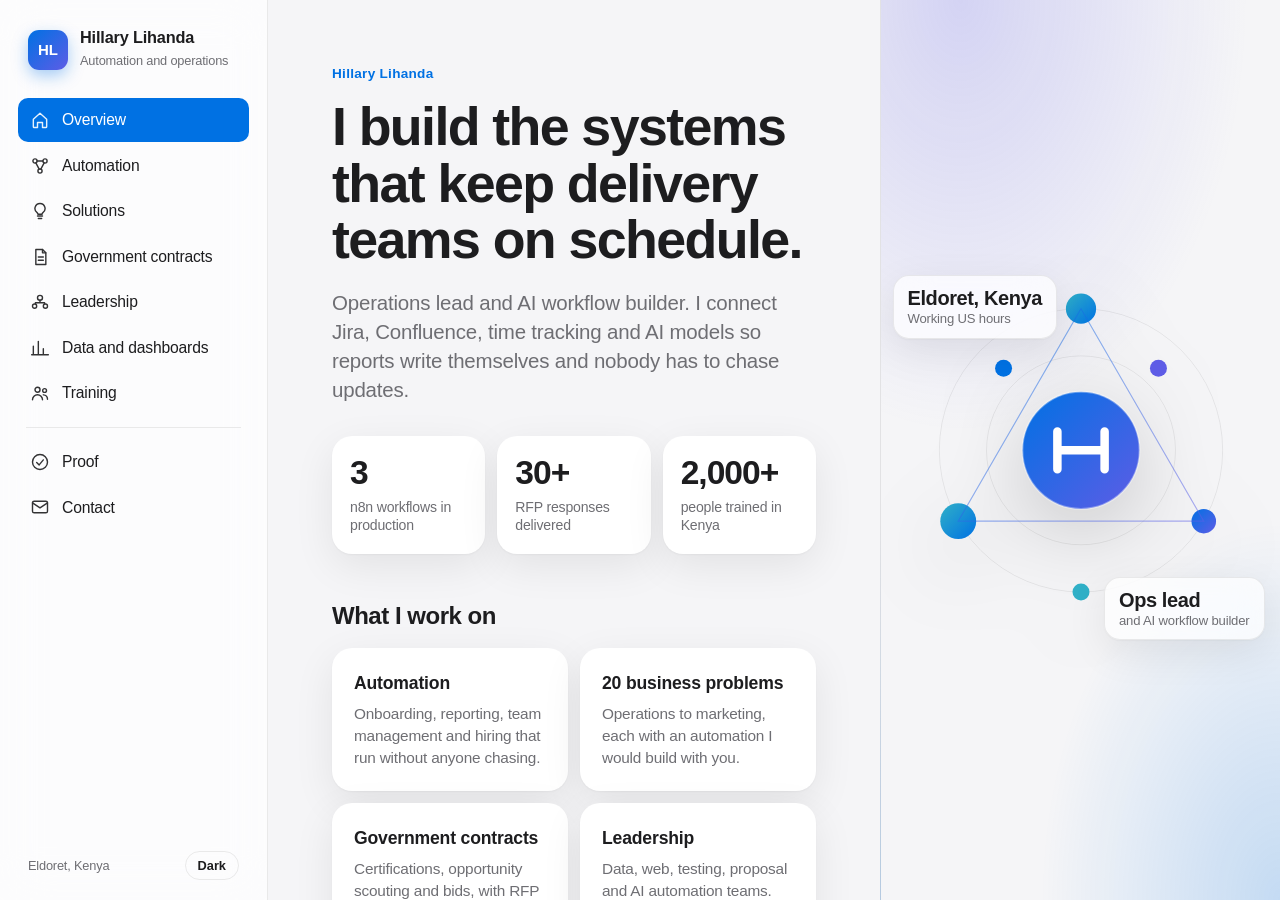
==== index.html @ 0d064835 "Add Solutions page, rewrite Automation and Government contracts Co-Authored-By: Claude Sonnet 5.5 <n" ====
<!doctype html>
<html lang="en">
<head>
<meta charset="utf-8">
<meta name="viewport" content="width=device-width, initial-scale=1">
<title>Hillary Lihanda | AI workflow automation and operations</title>
<meta name="description" content="Hillary Lihanda builds production AI workflows and runs operations for delivery and proposal teams. Based in Eldoret, Kenya, working US hours.">
<link rel="icon" href="data:image/svg+xml,%3Csvg xmlns='http://www.w3.org/2000/svg' viewBox='0 0 32 32'%3E%3Crect width='32' height='32' rx='8' fill='%230071e3'/%3E%3Cpath d='M9 9v14M23 9v14M9 16h14' stroke='white' stroke-width='3' fill='none'/%3E%3C/svg%3E">
<link rel="stylesheet" href="app.css">
</head>
<body>
<a class="skip" href="#main">Skip to content</a>
<div class="app">
  <aside class="side">
    <a class="brand" href="#overview" aria-label="Hillary Lihanda, overview"><span class="logo">HL</span><div><b>Hillary Lihanda</b><span>Automation and operations</span></div></a>
    <nav aria-label="Sections"><ul class="nav"><li><a href="#overview" data-cat="overview"><svg viewBox="0 0 24 24" aria-hidden="true"><path d="M4 11l8-7 8 7v9a1 1 0 0 1-1 1h-4v-6H9v6H5a1 1 0 0 1-1-1z"/></svg>Overview</a></li><li><a href="#automation" data-cat="automation"><svg viewBox="0 0 24 24" aria-hidden="true"><circle cx="6" cy="6" r="2.5"/><circle cx="18" cy="6" r="2.5"/><circle cx="12" cy="18" r="2.5"/><path d="M8.5 6h7M7 8.2l4 7.5M17 8.2l-4 7.5"/></svg>Automation</a></li><li><a href="#solutions" data-cat="solutions"><svg viewBox="0 0 24 24" aria-hidden="true"><path d="M9 18h6M10 21h4M12 3a6 6 0 0 0-3.5 10.9c.6.5 1 1.2 1 2.1h5c0-.9.4-1.6 1-2.1A6 6 0 0 0 12 3z"/></svg>Solutions</a></li><li><a href="#proposals" data-cat="proposals"><svg viewBox="0 0 24 24" aria-hidden="true"><path d="M7 3h8l4 4v14H7z"/><path d="M15 3v4h4M10 12h6M10 16h6"/></svg>Government contracts</a></li><li><a href="#leadership" data-cat="leadership"><svg viewBox="0 0 24 24" aria-hidden="true"><circle cx="12" cy="7" r="3"/><circle cx="5.5" cy="17" r="2.5"/><circle cx="18.5" cy="17" r="2.5"/><path d="M12 10v3M12 13H6.5v1.5M12 13h5.5v1.5"/></svg>Leadership</a></li><li><a href="#data" data-cat="data"><svg viewBox="0 0 24 24" aria-hidden="true"><path d="M4 20V10M10 20V4M16 20v-7M22 20H2"/></svg>Data and dashboards</a></li><li><a href="#training" data-cat="training"><svg viewBox="0 0 24 24" aria-hidden="true"><circle cx="9" cy="8" r="3"/><path d="M3 20c0-3.3 2.7-6 6-6s6 2.7 6 6"/><circle cx="17.5" cy="9" r="2.3"/><path d="M16 14.2c3 .2 5 2.4 5 5.3"/></svg>Training</a></li><li class="sep" role="presentation"></li><li><a href="#proof" data-cat="proof"><svg viewBox="0 0 24 24" aria-hidden="true"><circle cx="12" cy="12" r="9"/><path d="M8 12.5l3 3 5-6"/></svg>Proof</a></li><li><a href="#contact" data-cat="contact"><svg viewBox="0 0 24 24" aria-hidden="true"><rect x="3" y="5" width="18" height="14" rx="2"/><path d="M3 7l9 6 9-6"/></svg>Contact</a></li></ul></nav>
    <div class="side-foot"><span>Eldoret, Kenya</span><button type="button" class="theme-toggle" aria-label="Switch colour theme">Dark</button></div>
  </aside>
  <main class="main" id="main" tabindex="-1"><section class="detail" id="overview" data-cat="overview" aria-labelledby="overview-h"><p class="fx eyebrow" style="--i:0">Hillary Lihanda</p><h1 id="overview-h">I build the systems that keep delivery teams on schedule.</h1>
<p class="lede fx" style="--i:2">Operations lead and AI workflow builder. I connect Jira, Confluence, time tracking and AI models so reports write themselves and nobody has to chase updates.</p>
<div class="tiles fx" style="--i:3"><div class="tile"><b data-count="3">3</b><span>n8n workflows in production</span></div><div class="tile"><b data-count="30" data-suffix="+">30+</b><span>RFP responses delivered</span></div><div class="tile"><b data-count="2000" data-suffix="+">2,000+</b><span>people trained in Kenya</span></div></div>
<h2 class="fx" style="--i:4">What I work on</h2>
<div class="cards fx" style="--i:5"><a class="card" href="#automation"><h3>Automation</h3><p>Onboarding, reporting, team management and hiring that run without anyone chasing.</p></a><a class="card" href="#solutions"><h3>20 business problems</h3><p>Operations to marketing, each with an automation I would build with you.</p></a><a class="card" href="#proposals"><h3>Government contracts</h3><p>Certifications, opportunity scouting and bids, with RFP drafting cut from about a week to two days.</p></a><a class="card" href="#leadership"><h3>Leadership</h3><p>Data, web, testing, proposal and AI automation teams.</p></a><a class="card" href="#training"><h3>Training</h3><p>AI and automation skills for young people and field teams.</p></a></div>
<div class="btnrow fx" style="--i:6"><a class="btn primary" href="#contact">Work with me</a><a class="btn soft" href="#proof">See the proof</a></div></section><section class="detail" id="automation" data-cat="automation" hidden aria-labelledby="automation-h"><p class="fx eyebrow">Automation</p><h1 id="automation-h" class="fx" style="--i:1">I automate the daily work that keeps a business running.</h1>
<p class="lede fx" style="--i:2">Onboarding, reporting, team management, opportunity scouting, hiring. If a task repeats every week and depends on someone remembering, I turn it into a system that runs on its own and tells you when it needs a human.</p>
<ul class="list fx" style="--i:3"><li><b>Onboarding.</b> Accounts, folders, checklists and welcome messages from one form.</li><li><b>Reporting.</b> Weekly activity and hours reports drafted by AI and sent to management, across Jira, Tempo and Confluence.</li><li><b>Team management.</b> Reminders that escalate, duplicate checks, manager copies and a log of who was told what.</li><li><b>RFP scouting and tracking.</b> A system built on Claude that scouts Sam.gov, FindRFP and other third-party sources for new opportunities, updates Trello, notifies the manager and lists the RFPs that need action.</li><li><b>Hiring funnel.</b> A Google Sheets model connected to hiring sites that tracks every candidate through each stage.</li><li><b>Meetings.</b> Transcripts turned into decisions, owners and tasks.</li></ul>
<h2 class="fx" style="--i:4">Built to last, built to cost less</h2>
<ul class="list fx" style="--i:5"><li><b>The right tool for the price.</b> Self-hosted n8n, Make or Zapier, chosen by what is cheapest at your volume.</li><li><b>MCPs and APIs.</b> AI that acts inside your tools, and direct integrations where a connector does not exist.</li><li><b>Adaptable.</b> Workflows are modular, so changing a tool or a rule does not mean rebuilding.</li><li><b>Always on.</b> Monitoring, retries and failure alerts so nothing breaks quietly.</li></ul>
<h2 class="fx" style="--i:6">Works with</h2>
<ul class="chips fx" style="--i:6"><li>n8n</li><li>Make</li><li>Zapier</li><li>Claude</li><li>OpenAI</li><li>Jira</li><li>Tempo</li><li>Confluence</li><li>Trello</li><li>Slack</li><li>Google Workspace</li><li>Airtable</li></ul>
<div class="btnrow fx" style="--i:7"><a class="btn primary" href="#solutions">See 20 business problems</a><a class="btn soft" href="case-ops-automation.html">Watch a walkthrough</a></div></section><section class="detail" id="solutions" data-cat="solutions" hidden aria-labelledby="solutions-h"><p class="fx eyebrow">Solutions</p><h1 id="solutions-h" class="fx" style="--i:1">Twenty business problems I would solve with you.</h1>
<p class="lede fx" style="--i:2">Not advice and not a slide deck. I sit with the people who do the work, build the automation on your real data, and stay until it runs.</p>
<div class="tiles fx" style="--i:3"><div class="tile"><b>11 hrs</b><span>a week UK owners spend on admin and finance</span></div><div class="tile"><b>76% / 14%</b><span>of small firms use AI, but only 14% run it in core operations</span></div><div class="tile"><b>49%</b><span>of AI users cite a lack of technical expertise</span></div></div>
<p class="note fx" style="--i:3">Sources: <a href="https://retailtimes.co.uk/amex-sme-barometer-small-business-owners-spend-nearly-twice-the-time-on-admin-than-growing-their-business/" rel="noopener">American Express SME Business Barometer, UK, 1,000 owners, 2026</a>. <a href="https://www.goldmansachs.com/community-impact/10000-small-businesses-voices/insights/ai-presents-a-major-opportunity-for-small-businesses" rel="noopener">Goldman Sachs 10,000 Small Businesses with Babson College, 1,256 owners, Jan to Feb 2026</a>.</p>
<h2 class="fx" style="--i:4">The gap is implementation</h2>
<p class="fx" style="--i:4">Most small firms already try AI. Few get it into the daily running of the business, and the same survey names the reasons: privacy worries, no in-house expertise and difficulty choosing tools. That gap is the work I do. I choose the tools, connect them, test them on your data and train your people to own the result.</p>
<h2 class="fx" style="--i:5">How we work together</h2>
<ol class="steps fx" style="--i:5"><li><b>Pick the one process that hurts most.</b> One, not ten.</li><li><b>Map it with the people who do it.</b> They know where it breaks.</li><li><b>Build the smallest version that runs on real data.</b> You see results while it is still small.</li><li><b>Run it, watch it, hand it over.</b> Alerts, retries and written instructions so it keeps working without me.</li></ol>
<h2 class="fx" style="--i:6">Why the stack costs less</h2>
<p class="fx" style="--i:6">I am tool-agnostic and cost-driven. I use self-hosted n8n, Make or Zapier, whichever is cheapest for your volume, plus direct APIs and MCP servers that let AI act inside the tools you already pay for. One third-party comparison prices 10,000 runs of an eight-step workflow at roughly $250 to $400 a month on Zapier Team, about $65 on n8n Cloud, and $10 to $15 self-hosted, so the choice matters (<a href="https://peliqan.io/blog/n8n-vs-zapier/" rel="noopener">Peliqan estimate</a>, check current vendor prices). Every workflow includes monitoring and failure alerts, so it stays available when you are asleep.</p>
<h2 class="fx" style="--i:7">The twenty</h2>
<p class="fx" style="--i:7">9 are things I have already delivered. The rest are blueprints I would adapt to your business. Open any one to see how it flows.</p>
<div class="filters fx" id="sol-filters" role="group" aria-label="Filter by area" style="--i:7"><button type="button" class="filter on" data-g="">All 20</button><button type="button" class="filter" data-g="Operations">Operations</button><button type="button" class="filter" data-g="Sales">Sales</button><button type="button" class="filter" data-g="Marketing">Marketing</button><button type="button" class="filter" data-g="Finance">Finance</button><button type="button" class="filter" data-g="People">People</button><button type="button" class="filter" data-g="Compliance">Compliance</button><button type="button" class="filter" data-g="Service">Service</button></div>
<div class="sols fx" style="--i:8"><details class="sol" data-group="Operations"><summary><span class="n">01</span><span class="t"><b>Weekly reports that nobody has time to write</b><em>Operations</em></span><span class="chip">Delivered</span></summary><div class="sol-body"><p><strong>The problem.</strong> Managers lose hours every week turning ticket comments and time logs into a status report.</p><ol class="flow4"><li style="--i:0"><span class="k">Trigger</span><b>Every Friday</b><span class="s">Scheduler</span></li><li style="--i:1"><span class="k">Process</span><b>Read board and hours</b><span class="s">Jira, Tempo</span></li><li style="--i:2"><span class="k">AI</span><b>Draft each report</b><span class="s">Claude or OpenAI</span></li><li style="--i:3"><span class="k">Result</span><b>Page and PDF sent</b><span class="s">Confluence, email</span></li></ol><p><strong>What I build with you.</strong> A scheduled workflow reads the board and the time tracker, keeps this week only, has an AI model draft each person&#x27;s report in a fixed structure, publishes it and emails the PDF. If a step fails, an alert goes out.</p><ul class="chips"><li>n8n</li><li>Jira</li><li>Tempo</li><li>Confluence</li><li>Claude</li></ul></div></details><details class="sol" data-group="Operations"><summary><span class="n">02</span><span class="t"><b>Work that never gets logged</b><em>Operations</em></span><span class="chip">Delivered</span></summary><div class="sol-body"><p><strong>The problem.</strong> Delivery data is incomplete because people forget to update the board, so every report starts with chasing.</p><ol class="flow4"><li style="--i:0"><span class="k">Trigger</span><b>Wed, Thu, Fri</b><span class="s">Scheduler</span></li><li style="--i:1"><span class="k">Process</span><b>Find who is quiet</b><span class="s">Jira</span></li><li style="--i:2"><span class="k">Rule</span><b>Pick the right tone</b><span class="s">Escalation rules</span></li><li style="--i:3"><span class="k">Result</span><b>Reminder and log</b><span class="s">Email, Google Sheets</span></li></ol><p><strong>What I build with you.</strong> Reminders go only to people with no activity, escalate day by day, copy the manager on the last one and log who was reminded so nobody gets nagged twice.</p><ul class="chips"><li>n8n</li><li>Jira</li><li>Google Sheets</li><li>Email</li></ul></div></details><details class="sol" data-group="Operations"><summary><span class="n">03</span><span class="t"><b>New hires and clients wait days to get set up</b><em>Operations</em></span><span class="chip">Delivered</span></summary><div class="sol-body"><p><strong>The problem.</strong> Accounts, folders, access and welcome messages depend on one person remembering every step.</p><ol class="flow4"><li style="--i:0"><span class="k">Trigger</span><b>Onboarding form</b><span class="s">Google Forms</span></li><li style="--i:1"><span class="k">Process</span><b>Create accounts, folders</b><span class="s">Workspace APIs</span></li><li style="--i:2"><span class="k">Rule</span><b>Assign checklist</b><span class="s">Trello or Jira</span></li><li style="--i:3"><span class="k">Result</span><b>Welcome and tracker</b><span class="s">Email, Sheets</span></li></ol><p><strong>What I build with you.</strong> One form starts the whole sequence: accounts and folders are created, the checklist is assigned with owners and dates, the welcome sequence goes out and progress shows on a single tracker.</p><ul class="chips"><li>n8n</li><li>Google Workspace</li><li>Trello</li><li>Slack</li></ul></div></details><details class="sol" data-group="Operations"><summary><span class="n">04</span><span class="t"><b>Knowledge that lives in people&#x27;s heads</b><em>Operations</em></span><span class="chip">Delivered</span></summary><div class="sol-body"><p><strong>The problem.</strong> The same questions go to the same two people, and answers differ depending on who you ask.</p><ol class="flow4"><li style="--i:0"><span class="k">Trigger</span><b>Question in Slack</b><span class="s">Slack</span></li><li style="--i:1"><span class="k">Process</span><b>Search your documents</b><span class="s">Drive, vector search</span></li><li style="--i:2"><span class="k">AI</span><b>Answer with source</b><span class="s">Claude</span></li><li style="--i:3"><span class="k">Result</span><b>Reply and gap log</b><span class="s">Slack, Sheets</span></li></ol><p><strong>What I build with you.</strong> Your SOPs and policies become a searchable assistant inside Slack or Teams. It answers from your documents, shows its source and says so when it does not know.</p><ul class="chips"><li>Claude API</li><li>Slack</li><li>Google Drive</li><li>n8n</li></ul></div></details><details class="sol" data-group="Operations"><summary><span class="n">05</span><span class="t"><b>Meetings that produce no follow-through</b><em>Operations</em></span><span class="chip">Delivered</span></summary><div class="sol-body"><p><strong>The problem.</strong> Decisions are made on a call and forgotten by Thursday.</p><ol class="flow4"><li style="--i:0"><span class="k">Trigger</span><b>Meeting ends</b><span class="s">Calendar, recorder</span></li><li style="--i:1"><span class="k">Process</span><b>Read the transcript</b><span class="s">Transcript API</span></li><li style="--i:2"><span class="k">AI</span><b>Extract actions</b><span class="s">Claude</span></li><li style="--i:3"><span class="k">Result</span><b>Tasks created</b><span class="s">Jira, Trello</span></li></ol><p><strong>What I build with you.</strong> The transcript is turned into decisions, action items, owners and dates, and the actions land in the task tool. Anything unassigned is flagged back to the organiser.</p><ul class="chips"><li>Claude</li><li>n8n</li><li>Jira</li><li>Google Calendar</li></ul></div></details><details class="sol" data-group="Operations"><summary><span class="n">06</span><span class="t"><b>Approvals stuck in inboxes</b><em>Operations</em></span><span class="chip soft">Blueprint</span></summary><div class="sol-body"><p><strong>The problem.</strong> Purchases, leave and contracts wait for a signature nobody knows is waiting.</p><ol class="flow4"><li style="--i:0"><span class="k">Trigger</span><b>Request submitted</b><span class="s">Form</span></li><li style="--i:1"><span class="k">Process</span><b>Route to approver</b><span class="s">Rules</span></li><li style="--i:2"><span class="k">Rule</span><b>Remind, then escalate</b><span class="s">Timers</span></li><li style="--i:3"><span class="k">Result</span><b>Decision logged</b><span class="s">Sheets, email</span></li></ol><p><strong>What I build with you.</strong> Requests go to the approver in Slack with one-click buttons, a reminder after a set time and an automatic escalation. Every decision is logged for audit.</p><ul class="chips"><li>n8n</li><li>Slack</li><li>Google Sheets</li></ul></div></details><details class="sol" data-group="Sales"><summary><span class="n">07</span><span class="t"><b>Leads go cold before anyone replies</b><em>Sales</em></span><span class="chip soft">Blueprint</span></summary><div class="sol-body"><p><strong>The problem.</strong> Enquiries arrive at night or in a busy hour and the first reply comes a day later.</p><ol class="flow4"><li style="--i:0"><span class="k">Trigger</span><b>New enquiry</b><span class="s">Web form, ads</span></li><li style="--i:1"><span class="k">Process</span><b>Enrich and score</b><span class="s">Company data APIs</span></li><li style="--i:2"><span class="k">AI</span><b>Draft first reply</b><span class="s">Claude</span></li><li style="--i:3"><span class="k">Result</span><b>Owner alerted, CRM updated</b><span class="s">Slack, CRM</span></li></ol><p><strong>What I build with you.</strong> Every enquiry is captured, enriched, scored and routed to the right person within minutes. A reply is drafted for approval, and the CRM record is created without anyone typing.</p><ul class="chips"><li>n8n</li><li>HubSpot or Airtable</li><li>Claude</li><li>Slack</li></ul></div></details><details class="sol" data-group="Sales"><summary><span class="n">08</span><span class="t"><b>A pipeline nobody trusts</b><em>Sales</em></span><span class="chip soft">Blueprint</span></summary><div class="sol-body"><p><strong>The problem.</strong> Deal stages are out of date, so forecasts are guesses.</p><ol class="flow4"><li style="--i:0"><span class="k">Trigger</span><b>Email or meeting</b><span class="s">Gmail, Calendar</span></li><li style="--i:1"><span class="k">Process</span><b>Match to the deal</b><span class="s">CRM API</span></li><li style="--i:2"><span class="k">AI</span><b>Summarise and score</b><span class="s">Claude</span></li><li style="--i:3"><span class="k">Result</span><b>Record and digest</b><span class="s">CRM, Slack</span></li></ol><p><strong>What I build with you.</strong> Email and calendar activity updates the CRM automatically. Stalled deals are flagged and a short pipeline digest reaches the owner every Monday.</p><ul class="chips"><li>n8n</li><li>CRM</li><li>Gmail</li><li>Claude</li></ul></div></details><details class="sol" data-group="Sales"><summary><span class="n">09</span><span class="t"><b>Proposals that take a week to draft</b><em>Sales</em></span><span class="chip">Delivered</span></summary><div class="sol-body"><p><strong>The problem.</strong> Good bids are lost to slow drafting and compliance slips, not to weak ideas.</p><ol class="flow4"><li style="--i:0"><span class="k">Trigger</span><b>Solicitation arrives</b><span class="s">Upload</span></li><li style="--i:1"><span class="k">Process</span><b>Compliance matrix</b><span class="s">Claude skill</span></li><li style="--i:2"><span class="k">AI</span><b>Draft by section</b><span class="s">Approval gates</span></li><li style="--i:3"><span class="k">Result</span><b>Reviewed response</b><span class="s">Checklist</span></li></ol><p><strong>What I build with you.</strong> Claude skills read the solicitation, build a compliance matrix, support a go or no-go call, then draft one section at a time with approval after each and final review gates.</p><ul class="chips"><li>Claude skills</li><li>Google Docs</li><li>Drive</li></ul></div></details><details class="sol" data-group="Sales"><summary><span class="n">10</span><span class="t"><b>Missing the right contracts to bid on</b><em>Sales</em></span><span class="chip">Delivered</span></summary><div class="sol-body"><p><strong>The problem.</strong> Opportunities are posted across many portals and the team finds them late or not at all.</p><ol class="flow4"><li style="--i:0"><span class="k">Trigger</span><b>Daily scan</b><span class="s">Scheduler</span></li><li style="--i:1"><span class="k">Process</span><b>Scout all sources</b><span class="s">Sam.gov, FindRFP, others</span></li><li style="--i:2"><span class="k">AI</span><b>Score the fit</b><span class="s">Claude</span></li><li style="--i:3"><span class="k">Result</span><b>Trello card, manager alert</b><span class="s">Trello, email</span></li></ol><p><strong>What I build with you.</strong> A scouting system built on Claude searches Sam.gov, FindRFP and other third-party sources, scores each opportunity against your profile and updates Trello. The manager is notified and sees which RFPs need action.</p><ul class="chips"><li>Claude</li><li>Trello</li><li>n8n</li><li>Sam.gov</li></ul></div></details><details class="sol" data-group="Marketing"><summary><span class="n">11</span><span class="t"><b>Content that is irregular because it is hard</b><em>Marketing</em></span><span class="chip soft">Blueprint</span></summary><div class="sol-body"><p><strong>The problem.</strong> The founder has ideas but posting depends on free time.</p><ol class="flow4"><li style="--i:0"><span class="k">Trigger</span><b>Idea added</b><span class="s">Sheet or form</span></li><li style="--i:1"><span class="k">Process</span><b>Pull brand voice</b><span class="s">Style guide</span></li><li style="--i:2"><span class="k">AI</span><b>Draft per channel</b><span class="s">Claude</span></li><li style="--i:3"><span class="k">Result</span><b>Approved and scheduled</b><span class="s">Buffer, Sheets</span></li></ol><p><strong>What I build with you.</strong> One idea becomes drafts for each channel in your voice. They go to an approval queue and publish on schedule. Nothing posts without a human yes.</p><ul class="chips"><li>Claude</li><li>n8n</li><li>Google Sheets</li><li>Buffer</li></ul></div></details><details class="sol" data-group="Marketing"><summary><span class="n">12</span><span class="t"><b>No idea what customers are saying</b><em>Marketing</em></span><span class="chip soft">Blueprint</span></summary><div class="sol-body"><p><strong>The problem.</strong> Reviews and comments are scattered, and bad ones are found by accident.</p><ol class="flow4"><li style="--i:0"><span class="k">Trigger</span><b>New review</b><span class="s">Review sites, APIs</span></li><li style="--i:1"><span class="k">Process</span><b>Collect and de-duplicate</b><span class="s">n8n</span></li><li style="--i:2"><span class="k">AI</span><b>Tag theme and mood</b><span class="s">Claude</span></li><li style="--i:3"><span class="k">Result</span><b>Alert and weekly digest</b><span class="s">Slack, email</span></li></ol><p><strong>What I build with you.</strong> Reviews from every site are collected, grouped into themes and summarised weekly. A negative review alerts the owner within the hour with a drafted reply.</p><ul class="chips"><li>n8n</li><li>Claude</li><li>Slack</li></ul></div></details><details class="sol" data-group="Marketing"><summary><span class="n">13</span><span class="t"><b>Marketing spend nobody can connect to revenue</b><em>Marketing</em></span><span class="chip soft">Blueprint</span></summary><div class="sol-body"><p><strong>The problem.</strong> Ads, CRM and spreadsheets each tell a different story.</p><ol class="flow4"><li style="--i:0"><span class="k">Trigger</span><b>Every night</b><span class="s">Scheduler</span></li><li style="--i:1"><span class="k">Process</span><b>Pull ads, CRM, sales</b><span class="s">APIs</span></li><li style="--i:2"><span class="k">Rule</span><b>Join and clean</b><span class="s">Rules</span></li><li style="--i:3"><span class="k">Result</span><b>One live dashboard</b><span class="s">Sheets, Looker Studio</span></li></ol><p><strong>What I build with you.</strong> Spend, leads and closed deals flow into one sheet or dashboard that updates daily and shows cost per lead and per customer by channel.</p><ul class="chips"><li>n8n</li><li>Google Sheets</li><li>Looker Studio</li></ul></div></details><details class="sol" data-group="Finance"><summary><span class="n">14</span><span class="t"><b>Invoices chased by hand</b><em>Finance</em></span><span class="chip soft">Blueprint</span></summary><div class="sol-body"><p><strong>The problem.</strong> Cash is late because chasing is awkward and easy to postpone.</p><ol class="flow4"><li style="--i:0"><span class="k">Trigger</span><b>Invoice overdue</b><span class="s">Accounting API</span></li><li style="--i:1"><span class="k">Process</span><b>Check payment status</b><span class="s">Bank feed</span></li><li style="--i:2"><span class="k">Rule</span><b>Choose the next step</b><span class="s">Escalation ladder</span></li><li style="--i:3"><span class="k">Result</span><b>Reminder sent, owner told</b><span class="s">Email, Slack</span></li></ol><p><strong>What I build with you.</strong> Overdue invoices are detected each morning and a polite, escalating sequence goes out with a payment link. When a payment lands, the chasing stops.</p><ul class="chips"><li>n8n</li><li>Accounting tool</li><li>Email</li></ul></div></details><details class="sol" data-group="Finance"><summary><span class="n">15</span><span class="t"><b>Receipts and expenses in a heap</b><em>Finance</em></span><span class="chip soft">Blueprint</span></summary><div class="sol-body"><p><strong>The problem.</strong> Month-end means a day of sorting photos and statements.</p><ol class="flow4"><li style="--i:0"><span class="k">Trigger</span><b>Receipt received</b><span class="s">Email, phone</span></li><li style="--i:1"><span class="k">Process</span><b>Read the receipt</b><span class="s">OCR</span></li><li style="--i:2"><span class="k">AI</span><b>Categorise</b><span class="s">Claude</span></li><li style="--i:3"><span class="k">Result</span><b>Ledger and month-end pack</b><span class="s">Sheets</span></li></ol><p><strong>What I build with you.</strong> Receipts forwarded or photographed are read, categorised and written to the ledger sheet. A month-end pack is assembled with the gaps listed.</p><ul class="chips"><li>n8n</li><li>Google Sheets</li><li>Claude</li></ul></div></details><details class="sol" data-group="People"><summary><span class="n">16</span><span class="t"><b>Hiring that is slow and inconsistent</b><em>People</em></span><span class="chip">Delivered</span></summary><div class="sol-body"><p><strong>The problem.</strong> Applications sit unread, and each candidate is judged on different things.</p><ol class="flow4"><li style="--i:0"><span class="k">Trigger</span><b>New applicant</b><span class="s">Job sites</span></li><li style="--i:1"><span class="k">Process</span><b>Add to funnel</b><span class="s">Google Sheets</span></li><li style="--i:2"><span class="k">AI</span><b>Score against criteria</b><span class="s">Claude</span></li><li style="--i:3"><span class="k">Result</span><b>Shortlist and status mail</b><span class="s">Calendar, email</span></li></ol><p><strong>What I build with you.</strong> A funnel model in Google Sheets connects to your job sites. Candidates are tracked through every stage, scored against the same criteria, scheduled and updated by email without manual copying.</p><ul class="chips"><li>Google Sheets</li><li>n8n</li><li>Claude</li><li>Google Calendar</li></ul></div></details><details class="sol" data-group="People"><summary><span class="n">17</span><span class="t"><b>New tools that nobody uses</b><em>People</em></span><span class="chip">Delivered</span></summary><div class="sol-body"><p><strong>The problem.</strong> The software is bought, the training is a one-hour call and the team goes back to spreadsheets.</p><ol class="flow4"><li style="--i:0"><span class="k">Trigger</span><b>Tool launched</b><span class="s">Kickoff</span></li><li style="--i:1"><span class="k">Process</span><b>Train on real tasks</b><span class="s">Workshop</span></li><li style="--i:2"><span class="k">Rule</span><b>Track usage</b><span class="s">Dashboard</span></li><li style="--i:3"><span class="k">Result</span><b>Follow-up for the stuck</b><span class="s">Check-ins</span></li></ol><p><strong>What I build with you.</strong> Short hands-on training built on your own workflows, followed by usage tracking that shows who is stuck so help arrives in week two, not month three.</p><ul class="chips"><li>Training</li><li>Power BI or Sheets</li><li>Slack</li></ul></div></details><details class="sol" data-group="Compliance"><summary><span class="n">18</span><span class="t"><b>Certifications and registrations that quietly lapse</b><em>Compliance</em></span><span class="chip soft">Blueprint</span></summary><div class="sol-body"><p><strong>The problem.</strong> A missed renewal can lock a business out of contracts it was qualified for.</p><ol class="flow4"><li style="--i:0"><span class="k">Trigger</span><b>Daily check</b><span class="s">Scheduler</span></li><li style="--i:1"><span class="k">Process</span><b>Compare dates</b><span class="s">Register sheet</span></li><li style="--i:2"><span class="k">Rule</span><b>Pick the alert level</b><span class="s">Rules</span></li><li style="--i:3"><span class="k">Result</span><b>Owner alert and task</b><span class="s">Slack, Trello</span></li></ol><p><strong>What I build with you.</strong> Every certification, registration and licence goes into one register with renewal dates, owners and document links. Alerts start months ahead, not days.</p><ul class="chips"><li>n8n</li><li>Google Sheets</li><li>Slack</li></ul></div></details><details class="sol" data-group="Compliance"><summary><span class="n">19</span><span class="t"><b>Contract promises forgotten after the win</b><em>Compliance</em></span><span class="chip soft">Blueprint</span></summary><div class="sol-body"><p><strong>The problem.</strong> Deliverables and reporting dates sit in a PDF nobody reopens.</p><ol class="flow4"><li style="--i:0"><span class="k">Trigger</span><b>Contract signed</b><span class="s">Upload</span></li><li style="--i:1"><span class="k">Process</span><b>Read the document</b><span class="s">Claude</span></li><li style="--i:2"><span class="k">AI</span><b>Extract obligations</b><span class="s">Claude</span></li><li style="--i:3"><span class="k">Result</span><b>Tracker and reminders</b><span class="s">Sheets, Jira</span></li></ol><p><strong>What I build with you.</strong> The contract is read once, obligations and dates are pulled into a tracker with owners, and reminders arrive before each deadline.</p><ul class="chips"><li>Claude</li><li>Google Sheets</li><li>Jira</li></ul></div></details><details class="sol" data-group="Service"><summary><span class="n">20</span><span class="t"><b>The same support questions, again and again</b><em>Service</em></span><span class="chip soft">Blueprint</span></summary><div class="sol-body"><p><strong>The problem.</strong> Staff answer the same ten questions all week, and customers wait for them.</p><ol class="flow4"><li style="--i:0"><span class="k">Trigger</span><b>Customer message</b><span class="s">Chat, email</span></li><li style="--i:1"><span class="k">Process</span><b>Search the knowledge base</b><span class="s">Vector search</span></li><li style="--i:2"><span class="k">AI</span><b>Answer or escalate</b><span class="s">Claude</span></li><li style="--i:3"><span class="k">Result</span><b>Reply or handoff</b><span class="s">Helpdesk</span></li></ol><p><strong>What I build with you.</strong> Customer questions are answered from your knowledge base with sources. Anything uncertain goes to a person with the context already attached.</p><ul class="chips"><li>Claude</li><li>n8n</li><li>Helpdesk tool</li></ul></div></details></div>
<div class="btnrow"><a class="btn primary" href="#contact">Tell me your hardest process</a><a class="btn soft" href="#proof">See the proof</a></div></section><section class="detail" id="proposals" data-cat="proposals" hidden aria-labelledby="proposals-h"><p class="fx eyebrow">Government contracts and proposals</p><h1 id="proposals-h" class="fx" style="--i:1">I help businesses win government contracts.</h1>
<p class="lede fx" style="--i:2">Winning is a process: find the right opportunities, be eligible, bid without compliance mistakes and deliver what you promised. I work on all four.</p>
<ul class="list fx" style="--i:3"><li><b>Eligibility.</b> I have helped organisations get onto key government-contracting certifications and registrations.</li><li><b>Finding the work.</b> A Claude-built scouting system watches Sam.gov, FindRFP and other third-party sources, scores each opportunity and updates Trello for the manager.</li><li><b>Bidding.</b> Claude skills build the compliance matrix, support a go or no-go call and draft one section at a time with approval after each.</li><li><b>Review.</b> Compliance and quality gates plus a submission checklist before anything goes out.</li></ul>
<p class="note fx" style="--i:4">More than 30 RFP responses. About a week became about two days. These are my own working-time estimates, not timesheet data.</p>
<div class="btnrow fx" style="--i:5"><a class="btn primary" href="case-claude-skills.html">Watch the walkthrough</a><a class="btn soft" href="#solutions">More solutions</a></div></section><section class="detail" id="leadership" data-cat="leadership" hidden aria-labelledby="leadership-h"><p class="fx eyebrow">Leadership</p><h1 id="leadership-h" class="fx" style="--i:1">Leading the teams and the process behind them.</h1>
<p class="lede fx" style="--i:2">I keep several teams working to one rhythm: clear boards, written procedures, regular reporting and early warnings when something slips.</p>
<div class="cards fx" style="--i:3"><div class="card"><h3>Microhealth program teams</h3><p>Data, web development and testing teams, each with its own board and written operating procedure.</p></div><div class="card"><h3>Proposal team</h3><p>Opportunity intake, compliance matrices, bid decisions, writers and review before submission.</p></div><div class="card"><h3>AI automation team</h3><p>Which processes to automate first, how workflows are built, documented and monitored.</p></div><div class="card"><h3>How I lead</h3><p>Procedure first, a fixed weekly report, automated chasing, review before anything goes to the client.</p></div></div>
<div class="btnrow fx" style="--i:4"><a class="btn primary" href="team-leadership.html">Read more</a><a class="btn soft" href="#data">Boards and dashboards</a></div></section><section class="detail" id="data" data-cat="data" hidden aria-labelledby="data-h"><p class="fx eyebrow">Data and dashboards</p><h1 id="data-h" class="fx" style="--i:1">Work trackers turned into reports people read.</h1>
<p class="lede fx" style="--i:2">Work tools already hold the facts: who did what, how long it took, what is late. I connect them so the answer reaches the manager without anyone assembling it by hand.</p>
<h2 class="fx" style="--i:3">Tools I have worked in</h2>
<ul class="chips fx" style="--i:4"><li>Jira</li><li>Tempo</li><li>Slack</li><li>Trello</li><li>ClickUp</li><li>Asana</li><li>Airtable</li><li>Google Sheets</li><li>Supabase</li><li>Power BI</li></ul>
<ul class="list fx" style="--i:5"><li><b>Board design.</b> Workflows, permissions and clean-up so the data is trustworthy.</li><li><b>Reporting.</b> Weekly activity and hours reports that build themselves.</li><li><b>Dashboards.</b> Power BI views of workflow impact, time saved and adoption, shared weekly.</li></ul>
<div class="btnrow fx" style="--i:6"><a class="btn primary" href="data-dashboards.html">Read more</a><a class="btn soft" href="#automation">See it in action</a></div></section><section class="detail" id="training" data-cat="training" hidden aria-labelledby="training-h"><p class="fx eyebrow">Training</p><h1 id="training-h" class="fx" style="--i:1">Teaching AI and automation to 2,000+ people.</h1>
<p class="lede fx" style="--i:2">I teach non-technical people to use AI and automation tools well enough to work with them the same day. Every session ends with something the learner built.</p>
<ul class="list fx" style="--i:3"><li><b>Young people in Kenya.</b> More than 2,000 trained on ChatGPT, Zapier, n8n, Airtable and Slack through the Ajira Digital programme.</li><li><b>Practical by design.</b> Each module is built around a real workflow, so participants leave with a working automation.</li><li><b>Refugee and humanitarian settings.</b> Operations and training coordination with the Norwegian Refugee Council in Dadaab.</li></ul>
<div class="btnrow fx" style="--i:4"><a class="btn primary" href="training.html">Read more</a><a class="btn soft" href="#contact">Book a workshop</a></div></section><section class="detail" id="proof" data-cat="proof" hidden aria-labelledby="proof-h"><p class="fx eyebrow">Proof</p><h1 id="proof-h" class="fx" style="--i:1">The evidence behind every claim.</h1>
<p class="lede fx" style="--i:2">Filter by area. Figures marked estimate are my own working-time estimates, not timesheet data.</p>
<div class="filters" id="proof-filters" role="group" aria-label="Filter proof by area"></div>
<table class="proof"><thead><tr><th scope="col">Area</th><th scope="col">Proof</th><th scope="col">Result</th><th scope="col">Status</th><th scope="col">File</th></tr></thead><tbody id="proof-body"></tbody></table></section><section class="detail" id="contact" data-cat="contact" hidden aria-labelledby="contact-h"><p class="fx eyebrow">Contact</p><h1 id="contact-h" class="fx" style="--i:1">Send me the process that eats your hours.</h1>
<p class="lede fx" style="--i:2">I take on automation builds and operations support for teams that report to a US client or manager, and training for teams and programmes. Tell me what is slowing you down and I will tell you what can be automated.</p>
<div class="btnrow fx" style="--i:3"><a class="btn primary" href="mailto:hillarylihandapro@gmail.com">Email me</a><a class="btn soft" href="https://www.linkedin.com/in/lihanda-hillary3310" rel="noopener">LinkedIn</a></div>
<p class="note fx" style="--i:4">Eldoret, Kenya. Working US hours. Client details are removed from every case study on this site.</p></section></main>
  <div class="vis" aria-hidden="false"><div class="visual" data-cat="overview"><svg viewBox="0 0 360 420" role="img" aria-label="Connected nodes around a central point"><defs><linearGradient id="go" x1="0" y1="0" x2="1" y2="1"><stop offset="0" stop-color="var(--blue)"/><stop offset="1" stop-color="var(--indigo)"/></linearGradient><linearGradient id="ho" x1="0" y1="0" x2="1" y2="1"><stop offset="0" stop-color="var(--mint)"/><stop offset="1" stop-color="var(--blue)"/></linearGradient></defs>
<circle cx="180" cy="210" r="150" fill="none" stroke="var(--line)"/><circle cx="180" cy="210" r="100" fill="none" stroke="var(--line)"/>
<g class="spin"><circle cx="180" cy="60" r="16" fill="url(#ho)"/><circle cx="310" cy="285" r="13" fill="url(#go)"/><circle cx="50" cy="285" r="19" fill="url(#ho)"/><circle cx="262" cy="123" r="9" fill="var(--indigo)"/><circle cx="98" cy="123" r="9" fill="var(--blue)"/><circle cx="180" cy="360" r="9" fill="var(--mint)"/>
<path d="M180 60L310 285L50 285Z" fill="none" stroke="url(#go)" stroke-width="1.2" opacity=".5"/></g>
<circle cx="180" cy="210" r="62" fill="url(#go)"/><circle cx="180" cy="210" r="62" fill="none" stroke="#fff" stroke-opacity=".35" stroke-width="2"/>
<path d="M155 190v40M205 190v40M155 210h50" stroke="#fff" stroke-width="9" stroke-linecap="round" fill="none"/></svg><div class="glass g1"><b>Eldoret, Kenya</b>Working US hours</div><div class="glass g2"><b>Ops lead</b>and AI workflow builder</div></div><div class="visual" data-cat="automation" hidden><svg viewBox="0 0 360 420" role="img" aria-label="Jira feeds an AI step which feeds a report"><defs><linearGradient id="ga" x1="0" y1="0" x2="1" y2="1"><stop offset="0" stop-color="var(--blue)"/><stop offset="1" stop-color="var(--indigo)"/></linearGradient><linearGradient id="ha" x1="0" y1="0" x2="1" y2="1"><stop offset="0" stop-color="var(--mint)"/><stop offset="1" stop-color="var(--blue)"/></linearGradient></defs>
<rect x="40" y="22" width="150" height="74" rx="18" fill="var(--surface)" stroke="var(--line)"/><circle cx="76" cy="59" r="14" fill="url(#ha)"/><rect x="100" y="48" width="70" height="8" rx="4" fill="var(--line)"/><rect x="100" y="64" width="46" height="8" rx="4" fill="var(--line)"/>
<rect x="170" y="162" width="150" height="74" rx="18" fill="var(--surface)" stroke="var(--line)"/><circle cx="206" cy="199" r="14" fill="url(#ga)"/><rect x="230" y="188" width="70" height="8" rx="4" fill="var(--line)"/><rect x="230" y="204" width="46" height="8" rx="4" fill="var(--line)"/>
<rect x="40" y="302" width="150" height="74" rx="18" fill="var(--surface)" stroke="var(--line)"/><circle cx="76" cy="339" r="14" fill="url(#ha)"/><rect x="100" y="328" width="70" height="8" rx="4" fill="var(--line)"/><rect x="100" y="344" width="46" height="8" rx="4" fill="var(--line)"/>
<path class="dash" d="M115 96C115 140 245 120 245 162" fill="none" stroke="url(#ga)" stroke-width="3" stroke-linecap="round"/>
<path class="dash" d="M245 236C245 280 115 258 115 302" fill="none" stroke="url(#ga)" stroke-width="3" stroke-linecap="round"/>
<path d="M70 59l8 8 14-16" stroke="#fff" stroke-width="3" fill="none" stroke-linecap="round" stroke-linejoin="round"/><path d="M200 199h12M206 193v12" stroke="#fff" stroke-width="3" stroke-linecap="round"/><path d="M70 339h12M76 333v12" stroke="#fff" stroke-width="0"/><path d="M69 340l6 6 12-13" stroke="#fff" stroke-width="3" fill="none" stroke-linecap="round" stroke-linejoin="round"/></svg><div class="glass g1"><b>3</b>n8n workflows</div><div class="glass g2"><b>4</b>systems connected</div></div><div class="visual" data-cat="solutions" hidden><svg viewBox="0 0 360 420" role="img" aria-label="Twenty tiles, filled where a solution is delivered"><defs><linearGradient id="gs" x1="0" y1="0" x2="1" y2="1"><stop offset="0" stop-color="var(--blue)"/><stop offset="1" stop-color="var(--indigo)"/></linearGradient></defs><rect x="14" y="36" width="332" height="318" rx="28" fill="var(--surface)" stroke="var(--line)"/><rect class="pop" style="--i:0" x="34" y="96" width="48" height="54" rx="12" fill="url(#gs)" /><rect class="pop" style="--i:1" x="92" y="96" width="48" height="54" rx="12" fill="url(#gs)" /><rect class="pop" style="--i:2" x="150" y="96" width="48" height="54" rx="12" fill="url(#gs)" /><rect class="pop" style="--i:3" x="208" y="96" width="48" height="54" rx="12" fill="url(#gs)" /><rect class="pop" style="--i:4" x="266" y="96" width="48" height="54" rx="12" fill="url(#gs)" /><rect class="pop" style="--i:5" x="34" y="162" width="48" height="54" rx="12" fill="var(--surface)" stroke="var(--line)"/><rect class="pop" style="--i:6" x="92" y="162" width="48" height="54" rx="12" fill="var(--surface)" stroke="var(--line)"/><rect class="pop" style="--i:7" x="150" y="162" width="48" height="54" rx="12" fill="var(--surface)" stroke="var(--line)"/><rect class="pop" style="--i:8" x="208" y="162" width="48" height="54" rx="12" fill="url(#gs)" /><rect class="pop" style="--i:9" x="266" y="162" width="48" height="54" rx="12" fill="url(#gs)" /><rect class="pop" style="--i:10" x="34" y="228" width="48" height="54" rx="12" fill="var(--surface)" stroke="var(--line)"/><rect class="pop" style="--i:11" x="92" y="228" width="48" height="54" rx="12" fill="var(--surface)" stroke="var(--line)"/><rect class="pop" style="--i:12" x="150" y="228" width="48" height="54" rx="12" fill="var(--surface)" stroke="var(--line)"/><rect class="pop" style="--i:13" x="208" y="228" width="48" height="54" rx="12" fill="var(--surface)" stroke="var(--line)"/><rect class="pop" style="--i:14" x="266" y="228" width="48" height="54" rx="12" fill="var(--surface)" stroke="var(--line)"/><rect class="pop" style="--i:15" x="34" y="294" width="48" height="54" rx="12" fill="url(#gs)" /><rect class="pop" style="--i:16" x="92" y="294" width="48" height="54" rx="12" fill="url(#gs)" /><rect class="pop" style="--i:17" x="150" y="294" width="48" height="54" rx="12" fill="var(--surface)" stroke="var(--line)"/><rect class="pop" style="--i:18" x="208" y="294" width="48" height="54" rx="12" fill="var(--surface)" stroke="var(--line)"/><rect class="pop" style="--i:19" x="266" y="294" width="48" height="54" rx="12" fill="var(--surface)" stroke="var(--line)"/><rect x="34" y="376" width="140" height="10" rx="5" fill="var(--line)"/></svg><div class="glass g1"><b>20</b>problems mapped</div><div class="glass g2"><b>9 delivered</b>11 blueprints</div></div><div class="visual" data-cat="proposals" hidden><svg viewBox="0 0 360 420" role="img" aria-label="Stack of documents with check marks"><defs><linearGradient id="gp" x1="0" y1="0" x2="1" y2="1"><stop offset="0" stop-color="var(--blue)"/><stop offset="1" stop-color="var(--indigo)"/></linearGradient><linearGradient id="hp" x1="0" y1="0" x2="1" y2="1"><stop offset="0" stop-color="var(--mint)"/><stop offset="1" stop-color="var(--blue)"/></linearGradient></defs>
<rect x="78" y="46" width="210" height="270" rx="16" fill="var(--surface)" stroke="var(--line)" transform="rotate(-8 183 181)" opacity=".7"/>
<rect x="68" y="58" width="210" height="270" rx="16" fill="var(--surface)" stroke="var(--line)" transform="rotate(-3 173 193)" opacity=".9"/>
<rect x="62" y="72" width="226" height="290" rx="18" fill="var(--surface)" stroke="var(--line)"/>
<rect x="86" y="98" width="110" height="12" rx="6" fill="url(#gp)"/><rect x="86" y="122" width="170" height="7" rx="3.5" fill="var(--line)"/><rect x="86" y="138" width="140" height="7" rx="3.5" fill="var(--line)"/>
<g><circle class="pop" style="--i:1" cx="100" cy="190" r="13" fill="url(#hp)"/><path class="pop" style="--i:1" d="M93 190l5 5 9-10" stroke="#fff" stroke-width="3" fill="none" stroke-linecap="round" stroke-linejoin="round"/><rect x="124" y="184" width="120" height="10" rx="5" fill="var(--line)"/>
<circle class="pop" style="--i:3" cx="100" cy="232" r="13" fill="url(#hp)"/><path class="pop" style="--i:3" d="M93 232l5 5 9-10" stroke="#fff" stroke-width="3" fill="none" stroke-linecap="round" stroke-linejoin="round"/><rect x="124" y="226" width="100" height="10" rx="5" fill="var(--line)"/>
<circle class="pop" style="--i:5" cx="100" cy="274" r="13" fill="url(#hp)"/><path class="pop" style="--i:5" d="M93 274l5 5 9-10" stroke="#fff" stroke-width="3" fill="none" stroke-linecap="round" stroke-linejoin="round"/><rect x="124" y="268" width="130" height="10" rx="5" fill="var(--line)"/>
<circle cx="100" cy="316" r="13" fill="none" stroke="var(--line)" stroke-width="2"/><rect x="124" y="310" width="90" height="10" rx="5" fill="var(--line)"/></g>
<circle cx="276" cy="330" r="46" fill="var(--surface)" stroke="var(--line)"/><circle cx="276" cy="330" r="34" fill="none" stroke="var(--line)" stroke-width="9"/><circle cx="276" cy="330" r="34" fill="none" stroke="url(#gp)" stroke-width="9" stroke-linecap="round" stroke-dasharray="214" stroke-dashoffset="150" transform="rotate(-90 276 330)"/></svg><div class="glass g1"><b>30+</b>RFP responses</div><div class="glass g2"><b>1 week to 2 days</b>per response (estimate)</div></div><div class="visual" data-cat="leadership" hidden><svg viewBox="0 0 360 420" role="img" aria-label="A lead node connected to five team nodes"><defs><linearGradient id="gl" x1="0" y1="0" x2="1" y2="1"><stop offset="0" stop-color="var(--blue)"/><stop offset="1" stop-color="var(--indigo)"/></linearGradient><linearGradient id="hl" x1="0" y1="0" x2="1" y2="1"><stop offset="0" stop-color="var(--mint)"/><stop offset="1" stop-color="var(--blue)"/></linearGradient></defs>
<path d="M180 120V190M180 190H70V250M180 190H290V250M180 190V250M180 190H125V330M180 190H235V330" fill="none" stroke="var(--line)" stroke-width="3"/>
<path class="dash" d="M180 120V190M180 190H70V250M180 190H290V250" fill="none" stroke="url(#gl)" stroke-width="2.5"/>
<circle cx="180" cy="86" r="42" fill="url(#gl)"/><circle cx="180" cy="76" r="13" fill="#fff"/><path d="M158 108c4-14 40-14 44 0" fill="#fff"/>
<g fill="var(--surface)" stroke="var(--line)"><circle cx="70" cy="272" r="30"/><circle cx="180" cy="272" r="30"/><circle cx="290" cy="272" r="30"/><circle cx="125" cy="352" r="26"/><circle cx="235" cy="352" r="26"/></g>
<g fill="url(#hl)"><circle cx="70" cy="266" r="9"/><circle cx="180" cy="266" r="9"/><circle cx="290" cy="266" r="9"/><circle cx="125" cy="346" r="8"/><circle cx="235" cy="346" r="8"/></g>
<g fill="url(#hl)" opacity=".8"><path d="M52 292c3-12 33-12 36 0z"/><path d="M162 292c3-12 33-12 36 0z"/><path d="M272 292c3-12 33-12 36 0z"/><path d="M109 369c3-11 29-11 32 0z"/><path d="M219 369c3-11 29-11 32 0z"/></g></svg><div class="glass g1"><b>5 teams</b>data, web, testing, proposal, AI</div><div class="glass g2"><b>One rhythm</b>boards, SOPs, weekly reports</div></div><div class="visual" data-cat="data" hidden><svg viewBox="0 0 360 420" role="img" aria-label="Abstract dashboard with bars, a line and a ring"><defs><linearGradient id="gd" x1="0" y1="0" x2="1" y2="1"><stop offset="0" stop-color="var(--blue)"/><stop offset="1" stop-color="var(--indigo)"/></linearGradient><linearGradient id="hd" x1="0" y1="0" x2="1" y2="1"><stop offset="0" stop-color="var(--mint)"/><stop offset="1" stop-color="var(--blue)"/></linearGradient></defs>
<rect x="20" y="30" width="320" height="360" rx="26" fill="var(--surface)" stroke="var(--line)"/>
<circle cx="52" cy="62" r="6" fill="#ff5f57"/><circle cx="72" cy="62" r="6" fill="#febc2e"/><circle cx="92" cy="62" r="6" fill="#28c840"/>
<rect x="44" y="92" width="130" height="64" rx="14" fill="var(--bg)"/><rect x="58" y="106" width="50" height="8" rx="4" fill="var(--line)"/><rect x="58" y="124" width="84" height="16" rx="6" fill="url(#gd)"/>
<rect x="186" y="92" width="130" height="64" rx="14" fill="var(--bg)"/><rect x="200" y="106" width="50" height="8" rx="4" fill="var(--line)"/><rect x="200" y="124" width="64" height="16" rx="6" fill="url(#hd)"/>
<g><rect class="bar" style="--i:0" x="52" y="230" width="26" height="70" rx="8" fill="url(#gd)"/><rect class="bar" style="--i:1" x="94" y="180" width="26" height="120" rx="8" fill="url(#hd)"/><rect class="bar" style="--i:2" x="136" y="205" width="26" height="95" rx="8" fill="url(#gd)"/><rect class="bar" style="--i:3" x="178" y="130" width="26" height="170" rx="8" fill="url(#hd)"/><rect class="bar" style="--i:4" x="220" y="160" width="26" height="140" rx="8" fill="url(#gd)"/><rect class="bar" style="--i:5" x="262" y="90" width="26" height="210" rx="8" fill="url(#hd)"/></g>
<path d="M56 250C100 220 120 270 160 230S230 190 270 205 304 180 306 176" fill="none" stroke="var(--indigo)" stroke-width="3" stroke-linecap="round" opacity=".9"/>
<line x1="44" y1="302" x2="316" y2="302" stroke="var(--line)"/><circle cx="300" cy="340" r="26" fill="none" stroke="var(--line)" stroke-width="8"/><circle cx="300" cy="340" r="26" fill="none" stroke="url(#gd)" stroke-width="8" stroke-linecap="round" stroke-dasharray="163" stroke-dashoffset="50" transform="rotate(-90 300 340)"/></svg><div class="glass g1"><b>5 trackers</b>Jira, Tempo, Slack, Trello, ClickUp</div><div class="glass g2"><b>Power BI</b>impact dashboards</div></div><div class="visual" data-cat="training" hidden><svg viewBox="0 0 360 420" role="img" aria-label="A grid of people dots lighting up"><defs><linearGradient id="gt" x1="0" y1="0" x2="1" y2="1"><stop offset="0" stop-color="var(--blue)"/><stop offset="1" stop-color="var(--indigo)"/></linearGradient><linearGradient id="ht" x1="0" y1="0" x2="1" y2="1"><stop offset="0" stop-color="var(--mint)"/><stop offset="1" stop-color="var(--blue)"/></linearGradient></defs><rect x="24" y="60" width="312" height="300" rx="28" fill="var(--surface)" stroke="var(--line)"/><circle class="pop" style="--i:0" cx="60" cy="110" r="15" fill="url(#gt)"/><circle class="pop" style="--i:1" cx="108" cy="110" r="15" fill="url(#ht)"/><circle class="pop" style="--i:2" cx="156" cy="110" r="15" fill="url(#ht)"/><circle cx="204" cy="110" r="11" fill="var(--line)"/><circle class="pop" style="--i:4" cx="252" cy="110" r="15" fill="url(#ht)"/><circle class="pop" style="--i:5" cx="300" cy="110" r="15" fill="url(#ht)"/><circle class="pop" style="--i:6" cx="60" cy="162" r="15" fill="url(#ht)"/><circle class="pop" style="--i:7" cx="108" cy="162" r="15" fill="url(#ht)"/><circle class="pop" style="--i:8" cx="156" cy="162" r="15" fill="url(#gt)"/><circle class="pop" style="--i:9" cx="204" cy="162" r="15" fill="url(#ht)"/><circle cx="252" cy="162" r="11" fill="var(--line)"/><circle class="pop" style="--i:11" cx="300" cy="162" r="15" fill="url(#gt)"/><circle class="pop" style="--i:12" cx="60" cy="214" r="15" fill="url(#ht)"/><circle class="pop" style="--i:13" cx="108" cy="214" r="15" fill="url(#gt)"/><circle class="pop" style="--i:14" cx="156" cy="214" r="15" fill="url(#ht)"/><circle class="pop" style="--i:15" cx="204" cy="214" r="15" fill="url(#ht)"/><circle class="pop" style="--i:16" cx="252" cy="214" r="15" fill="url(#gt)"/><circle cx="300" cy="214" r="11" fill="var(--line)"/><circle class="pop" style="--i:18" cx="60" cy="266" r="15" fill="url(#gt)"/><circle class="pop" style="--i:19" cx="108" cy="266" r="15" fill="url(#ht)"/><circle class="pop" style="--i:20" cx="156" cy="266" r="15" fill="url(#ht)"/><circle class="pop" style="--i:21" cx="204" cy="266" r="15" fill="url(#gt)"/><circle class="pop" style="--i:22" cx="252" cy="266" r="15" fill="url(#ht)"/><circle class="pop" style="--i:23" cx="300" cy="266" r="15" fill="url(#ht)"/><circle cx="60" cy="318" r="11" fill="var(--line)"/><circle class="pop" style="--i:25" cx="108" cy="318" r="15" fill="url(#ht)"/><circle class="pop" style="--i:26" cx="156" cy="318" r="15" fill="url(#gt)"/><circle class="pop" style="--i:27" cx="204" cy="318" r="15" fill="url(#ht)"/><circle class="pop" style="--i:28" cx="252" cy="318" r="15" fill="url(#ht)"/><circle class="pop" style="--i:29" cx="300" cy="318" r="15" fill="url(#gt)"/><rect x="108" y="372" width="144" height="10" rx="5" fill="var(--line)"/></svg><div class="glass g1"><b>2,000+</b>people trained</div><div class="glass g2"><b>Kenya</b>Ajira Digital</div></div><div class="visual" data-cat="proof" hidden><svg viewBox="0 0 360 420" role="img" aria-label="Shield with a check mark"><defs><linearGradient id="gr" x1="0" y1="0" x2="1" y2="1"><stop offset="0" stop-color="var(--blue)"/><stop offset="1" stop-color="var(--indigo)"/></linearGradient><linearGradient id="hr" x1="0" y1="0" x2="1" y2="1"><stop offset="0" stop-color="var(--mint)"/><stop offset="1" stop-color="var(--blue)"/></linearGradient></defs>
<path d="M180 36l128 44v100c0 84-56 150-128 188C108 330 52 264 52 180V80z" fill="url(#gr)"/><path d="M180 36l128 44v100c0 84-56 150-128 188V36z" fill="#fff" opacity=".12"/>
<path d="M120 200l44 44 80-96" fill="none" stroke="#fff" stroke-width="22" stroke-linecap="round" stroke-linejoin="round"/></svg><div class="glass g1"><b>Evidence</b>behind every claim</div><div class="glass g2"><b>Estimates</b>labelled as such</div></div><div class="visual" data-cat="contact" hidden><svg viewBox="0 0 360 420" role="img" aria-label="Envelope with a paper plane"><defs><linearGradient id="gc" x1="0" y1="0" x2="1" y2="1"><stop offset="0" stop-color="var(--blue)"/><stop offset="1" stop-color="var(--indigo)"/></linearGradient><linearGradient id="hc" x1="0" y1="0" x2="1" y2="1"><stop offset="0" stop-color="var(--mint)"/><stop offset="1" stop-color="var(--blue)"/></linearGradient></defs>
<rect x="40" y="150" width="280" height="190" rx="24" fill="var(--surface)" stroke="var(--line)"/><path d="M48 168l132 96 132-96" fill="none" stroke="url(#gc)" stroke-width="5" stroke-linecap="round" stroke-linejoin="round"/>
<path d="M236 70l78-34-30 100-26-38-40-6z" fill="url(#hc)"/><path d="M236 70l22 58" stroke="#fff" stroke-width="3" stroke-linecap="round"/><path class="dash" d="M70 120C110 90 160 100 205 78" fill="none" stroke="url(#gc)" stroke-width="3" stroke-linecap="round"/></svg><div class="glass g1"><b>US hours</b>working remotely</div><div class="glass g2"><b>Reply</b>within a day</div></div></div>
</div>
<script src="proof.js"></script>
<script src="app.js"></script>
</body>
</html>
---- app.css ----
:root{
  --bg:#f5f5f7; --surface:#ffffff; --ink:#1d1d1f; --muted:#6e6e73; --line:rgba(0,0,0,.08);
  --blue:#0071e3; --indigo:#5e5ce6; --mint:#30b0c7; --shadow:0 1px 2px rgba(0,0,0,.04),0 12px 40px rgba(0,0,0,.08);
  --glass:rgba(255,255,255,.72); --sys:-apple-system,BlinkMacSystemFont,"SF Pro Display","SF Pro Text","Inter","Segoe UI",Roboto,Helvetica,Arial,sans-serif;
}
@media (prefers-color-scheme: dark){:root:not([data-theme="light"]){--bg:#000;--surface:#1c1c1e;--ink:#f5f5f7;--muted:#a1a1a6;--line:rgba(255,255,255,.12);--blue:#2997ff;--indigo:#7d7aff;--mint:#64d2ff;--shadow:0 1px 2px rgba(0,0,0,.4),0 12px 40px rgba(0,0,0,.5);--glass:rgba(44,44,46,.72)}}
:root[data-theme="dark"]{--bg:#000;--surface:#1c1c1e;--ink:#f5f5f7;--muted:#a1a1a6;--line:rgba(255,255,255,.12);--blue:#2997ff;--indigo:#7d7aff;--mint:#64d2ff;--shadow:0 1px 2px rgba(0,0,0,.4),0 12px 40px rgba(0,0,0,.5);--glass:rgba(44,44,46,.72)}
*{box-sizing:border-box}
html,body{height:100%}
body{margin:0;background:var(--bg);color:var(--ink);font-family:var(--sys);font-size:17px;line-height:1.5;-webkit-font-smoothing:antialiased;letter-spacing:-.011em;transition:background-color .3s,color .3s}
a{color:var(--blue);text-decoration:none}a:hover{text-decoration:underline}
:focus-visible{outline:3px solid var(--blue);outline-offset:2px;border-radius:8px}
.skip{position:absolute;left:-999px;top:8px;background:var(--ink);color:var(--bg);padding:8px 14px;z-index:50;border-radius:8px}.skip:focus{left:8px}

.app{display:grid;grid-template-columns:268px minmax(0,1fr) 400px;height:100vh;gap:0}
/* sidebar */
.side{display:flex;flex-direction:column;padding:28px 18px 20px;background:var(--glass);backdrop-filter:saturate(180%) blur(24px);-webkit-backdrop-filter:saturate(180%) blur(24px);border-right:1px solid var(--line);overflow-y:auto}
.brand{display:flex;align-items:center;gap:12px;padding:0 10px 26px;color:var(--ink);text-decoration:none}
.brand:hover{text-decoration:none}
.logo{width:40px;height:40px;border-radius:11px;background:linear-gradient(135deg,var(--blue),var(--indigo));display:grid;place-items:center;color:#fff;font-weight:700;font-size:15px;letter-spacing:0;box-shadow:0 6px 16px rgba(0,113,227,.35)}
.brand b{display:block;font-size:1.02rem;font-weight:650;line-height:1.15}.brand span{font-size:.8rem;color:var(--muted)}
.nav{list-style:none;margin:0;padding:0;display:flex;flex-direction:column;gap:2px}
.nav a{display:flex;align-items:center;gap:12px;padding:10px 12px;border-radius:10px;color:var(--ink);font-size:.98rem;font-weight:500;transition:background-color .2s}
.nav a:hover{background:var(--line);text-decoration:none}
.nav a[aria-current="page"]{background:var(--blue);color:#fff}
.nav svg{width:20px;height:20px;flex:none;stroke:currentColor;fill:none;stroke-width:1.7;stroke-linecap:round;stroke-linejoin:round;opacity:.9}
.nav .sep{height:1px;background:var(--line);margin:10px 8px}
.side-foot{margin-top:auto;padding:18px 10px 0;display:flex;justify-content:space-between;align-items:center;gap:8px;color:var(--muted);font-size:.8rem}
.theme-toggle{font:inherit;font-size:.8rem;font-weight:600;color:var(--ink);background:transparent;border:1px solid var(--line);border-radius:99px;padding:4px 12px;cursor:pointer}
.theme-toggle:hover{border-color:var(--blue);color:var(--blue)}

/* middle */
.main{overflow-y:auto;scroll-behavior:smooth;padding:64px clamp(28px,5vw,72px) 80px}
.detail{max-width:720px;margin:0 auto}
.detail[hidden],.visual[hidden]{display:none}
.eyebrow{font-size:.85rem;font-weight:600;color:var(--blue);letter-spacing:.02em;margin:0 0 14px}
h1{font-size:clamp(2.2rem,4.2vw,3.5rem);line-height:1.05;letter-spacing:-.03em;font-weight:700;margin:0 0 20px}
.lede{font-size:1.28rem;line-height:1.42;color:var(--muted);margin:0 0 32px;max-width:34em}
h2{font-size:1.5rem;letter-spacing:-.02em;margin:44px 0 14px;font-weight:650}
p{margin:0 0 1em;max-width:36em}
.detail .fx{animation:rise .7s cubic-bezier(.2,.7,.2,1) both;animation-delay:calc(var(--i,0)*.07s)}
@keyframes rise{from{opacity:0;transform:translateY(14px)}to{opacity:1;transform:none}}
.btnrow{display:flex;flex-wrap:wrap;gap:12px;margin:28px 0 0}
.btn{display:inline-flex;align-items:center;gap:6px;font:inherit;font-size:1rem;font-weight:600;padding:12px 22px;border-radius:99px;border:0;cursor:pointer;transition:transform .2s,filter .2s,background-color .2s}
.btn:hover{text-decoration:none;transform:translateY(-1px)}
.btn.primary{background:var(--blue);color:#fff}.btn.primary:hover{filter:brightness(1.08)}
.btn.soft{background:var(--line);color:var(--ink)}.btn.soft:hover{filter:brightness(.95)}
.tiles{display:grid;grid-template-columns:repeat(3,minmax(0,1fr));gap:12px;margin:0 0 8px}
.tile{background:var(--surface);border-radius:20px;padding:20px 18px;box-shadow:var(--shadow)}
.tile b{display:block;font-size:2.1rem;line-height:1;letter-spacing:-.03em;font-weight:700;font-variant-numeric:tabular-nums}
.tile span{display:block;margin-top:8px;font-size:.88rem;color:var(--muted);line-height:1.3}
.cards{display:grid;grid-template-columns:repeat(2,minmax(0,1fr));gap:12px}
.card{display:block;background:var(--surface);border-radius:20px;padding:22px;box-shadow:var(--shadow);color:var(--ink);transition:transform .25s,box-shadow .25s}
a.card:hover{transform:translateY(-3px);text-decoration:none;box-shadow:0 2px 4px rgba(0,0,0,.05),0 18px 50px rgba(0,0,0,.14)}
.card h3{margin:0 0 6px;font-size:1.1rem;letter-spacing:-.01em}.card p{margin:0;color:var(--muted);font-size:.96rem;line-height:1.45}
.chips{display:flex;flex-wrap:wrap;gap:8px;margin:0 0 6px;padding:0;list-style:none}
.chips li{background:var(--surface);box-shadow:var(--shadow);border-radius:99px;padding:6px 14px;font-size:.9rem;font-weight:550}
.list{list-style:none;margin:0;padding:0}
.list li{position:relative;padding:14px 0 14px 34px;border-bottom:1px solid var(--line)}
.list li:last-child{border:0}
.list li::before{content:"";position:absolute;left:0;top:19px;width:16px;height:16px;border-radius:50%;background:linear-gradient(135deg,var(--blue),var(--indigo))}
.list li::after{content:"";position:absolute;left:5px;top:23px;width:6px;height:3px;border-left:2px solid #fff;border-bottom:2px solid #fff;transform:rotate(-45deg)}
.list b{font-weight:650}
.note{font-size:.85rem;color:var(--muted);margin-top:14px}
.filters{display:flex;flex-wrap:wrap;gap:8px;margin:0 0 18px}
.filter{font:inherit;font-size:.9rem;font-weight:600;padding:7px 15px;border-radius:99px;border:0;background:var(--surface);color:var(--ink);box-shadow:var(--shadow);cursor:pointer}
.filter.on{background:var(--blue);color:#fff}
.proof{width:100%;border-collapse:collapse;background:var(--surface);border-radius:20px;overflow:hidden;box-shadow:var(--shadow);font-size:.95rem}
.proof th{text-align:left;font-size:.75rem;letter-spacing:.06em;text-transform:uppercase;color:var(--muted);padding:14px 14px}
.proof td{padding:14px;border-top:1px solid var(--line);vertical-align:top}
.proof td:first-child{font-weight:650;white-space:nowrap}
.chip{display:inline-block;background:rgba(0,113,227,.12);color:var(--blue);font-weight:600;font-size:.8rem;padding:3px 10px;border-radius:99px;white-space:nowrap}

/* right: visual pane */
.vis{position:relative;overflow:hidden;padding:28px;display:flex;align-items:center;justify-content:center;background:radial-gradient(120% 80% at 20% 0%,rgba(94,92,230,.22),transparent 60%),radial-gradient(100% 70% at 100% 100%,rgba(0,113,227,.2),transparent 60%),var(--bg);border-left:1px solid var(--line)}
.visual{width:100%;max-width:340px;position:relative;animation:fadeIn .8s ease both}
@keyframes fadeIn{from{opacity:0;transform:scale(.96)}to{opacity:1;transform:none}}
.visual svg{width:100%;height:auto;display:block;overflow:visible;filter:drop-shadow(0 24px 40px rgba(0,0,0,.18))}
.glass{position:absolute;background:var(--glass);backdrop-filter:blur(18px) saturate(180%);-webkit-backdrop-filter:blur(18px) saturate(180%);border:1px solid var(--line);border-radius:16px;padding:10px 14px;box-shadow:var(--shadow);font-size:.82rem;color:var(--muted);line-height:1.25;animation:floaty 6s ease-in-out infinite}
.glass b{display:block;font-size:1.25rem;color:var(--ink);letter-spacing:-.02em}
.glass.g1{left:-18px;top:6%}.glass.g2{right:-14px;bottom:8%;animation-delay:-3s}
@keyframes floaty{0%,100%{transform:translateY(0)}50%{transform:translateY(-8px)}}
.spin{transform-origin:180px 210px;animation:spin 40s linear infinite}
@keyframes spin{to{transform:rotate(360deg)}}
.dash{stroke-dasharray:6 8;animation:dash 1.4s linear infinite}
@keyframes dash{to{stroke-dashoffset:-28}}
.bar{transform-origin:50% 100%;transform-box:fill-box;animation:grow .9s cubic-bezier(.2,.7,.2,1) both;animation-delay:calc(var(--i,0)*.1s)}
@keyframes grow{from{transform:scaleY(0)}}
.pop{transform-box:fill-box;transform-origin:center;animation:pop .6s cubic-bezier(.2,.8,.3,1.3) both;animation-delay:calc(var(--i,0)*.06s)}
@keyframes pop{from{opacity:0;transform:scale(.4)}}

@media (max-width:1180px){
  .app{grid-template-columns:240px minmax(0,1fr);height:auto;min-height:100vh}
  .side{position:sticky;top:0;height:100vh}
  .main{overflow:visible;height:auto;padding-bottom:20px}
  .vis{grid-column:2;border-left:0;border-top:1px solid var(--line);padding:48px 28px}
  .visual{max-width:360px}
}
@media (max-width:760px){
  body{font-size:16px}
  .app{display:block}
  .side{position:sticky;top:0;z-index:30;height:auto;flex-direction:row;align-items:center;gap:10px;padding:10px 14px;border-right:0;border-bottom:1px solid var(--line);overflow:visible}
  .brand{padding:0;flex:none}.brand div{display:none}.logo{width:34px;height:34px;border-radius:9px}
  .nav{flex-direction:row;overflow-x:auto;gap:4px;scrollbar-width:none;flex:1;-webkit-mask-image:linear-gradient(90deg,#000 88%,transparent)}
  .nav::-webkit-scrollbar{display:none}
  .nav a{white-space:nowrap;padding:8px 14px;border-radius:99px;font-size:.92rem}.nav svg,.nav .sep{display:none}
  .side-foot{display:none}
  .main{padding:34px 20px 8px}
  .tiles{grid-template-columns:1fr 1fr}.cards{grid-template-columns:1fr}
  .proof thead{display:none}.proof,.proof tbody,.proof tr,.proof td{display:block;width:100%}
  .proof tr{padding:12px 4px;border-top:1px solid var(--line)}.proof tr:first-child{border-top:0}
  .proof td{border:0;padding:3px 12px}.proof td::before{content:attr(data-l) ": ";color:var(--muted);font-size:.78rem}
  .proof td:first-child{white-space:normal}
  .vis{padding:36px 28px 56px}.glass.g1{left:0}.glass.g2{right:0}
}
@media (prefers-reduced-motion:reduce){*{animation:none!important;transition:none!important}.detail .fx{opacity:1}}
.brand .logo{color:#fff;font-size:15px}
.glass.g2{bottom:2%}
@media (max-width:760px){.side nav{min-width:0;flex:1;overflow:hidden}.nav{overflow-x:auto}}
@media (max-width:1180px){.visual{padding:64px 0}.glass.g1{top:0;left:0}.glass.g2{bottom:0;right:0}}

/* solutions */
.steps{list-style:none;padding:0;margin:0 0 8px;counter-reset:s}
.steps li{counter-increment:s;position:relative;padding:12px 0 12px 46px;border-bottom:1px solid var(--line)}
.steps li:last-child{border:0}
.steps li::before{content:counter(s);position:absolute;left:0;top:12px;width:30px;height:30px;border-radius:50%;background:linear-gradient(135deg,var(--blue),var(--indigo));color:#fff;display:grid;place-items:center;font-weight:700;font-size:.9rem}
.sols{display:flex;flex-direction:column;gap:10px;margin:0 0 8px}
details.sol{background:var(--surface);border-radius:20px;box-shadow:var(--shadow);overflow:hidden}
details.sol[hidden]{display:none}
details.sol summary{list-style:none;cursor:pointer;display:grid;grid-template-columns:auto 1fr auto;gap:14px;align-items:center;padding:16px 20px}
details.sol summary::-webkit-details-marker{display:none}
details.sol summary:hover{background:var(--line)}
details.sol .n{font-weight:700;color:var(--blue);font-variant-numeric:tabular-nums;font-size:.95rem}
details.sol .t b{display:block;font-size:1.02rem;letter-spacing:-.01em;line-height:1.25}
details.sol .t em{font-style:normal;color:var(--muted);font-size:.84rem}
.chip.soft{background:var(--line);color:var(--muted)}
.sol-body{padding:4px 22px 22px;border-top:1px solid var(--line)}
.sol-body p{max-width:none;margin:16px 0 0;font-size:.98rem}
.flow4{list-style:none;margin:18px 0 6px;padding:0;display:grid;grid-template-columns:repeat(4,minmax(0,1fr));gap:22px}
.flow4 li{position:relative;background:var(--bg);border-radius:14px;padding:12px;font-size:.84rem;line-height:1.25;opacity:0}
details[open] .flow4 li{animation:rise .55s cubic-bezier(.2,.7,.2,1) both;animation-delay:calc(var(--i)*.18s + .1s)}
.flow4 .k{display:block;font-size:.68rem;font-weight:700;letter-spacing:.07em;text-transform:uppercase;color:var(--blue);margin-bottom:6px}
.flow4 b{display:block;font-size:.92rem;margin-bottom:3px}
.flow4 .s{color:var(--muted);font-size:.78rem}
.flow4 li:not(:last-child)::after{content:"";position:absolute;right:-22px;top:50%;width:22px;height:2px;background:repeating-linear-gradient(90deg,var(--blue) 0 5px,transparent 5px 9px);background-size:18px 2px;animation:run 1s linear infinite}
@keyframes run{to{background-position:18px 0}}
.sol-body .chips{margin-top:14px}
.sol-body .chips li{font-size:.8rem;padding:4px 11px;box-shadow:none;background:var(--bg)}
@media (max-width:760px){
  details.sol summary{grid-template-columns:auto 1fr;padding:14px}details.sol .chip{display:none}
  details.sol summary .chip{grid-column:2;justify-self:start}
  .flow4{grid-template-columns:1fr;gap:22px}
  .flow4 li:not(:last-child)::after{right:auto;left:50%;top:auto;bottom:-22px;width:2px;height:22px;background:repeating-linear-gradient(180deg,var(--blue) 0 5px,transparent 5px 9px);animation:none}
  .sol-body{padding:4px 16px 18px}
}
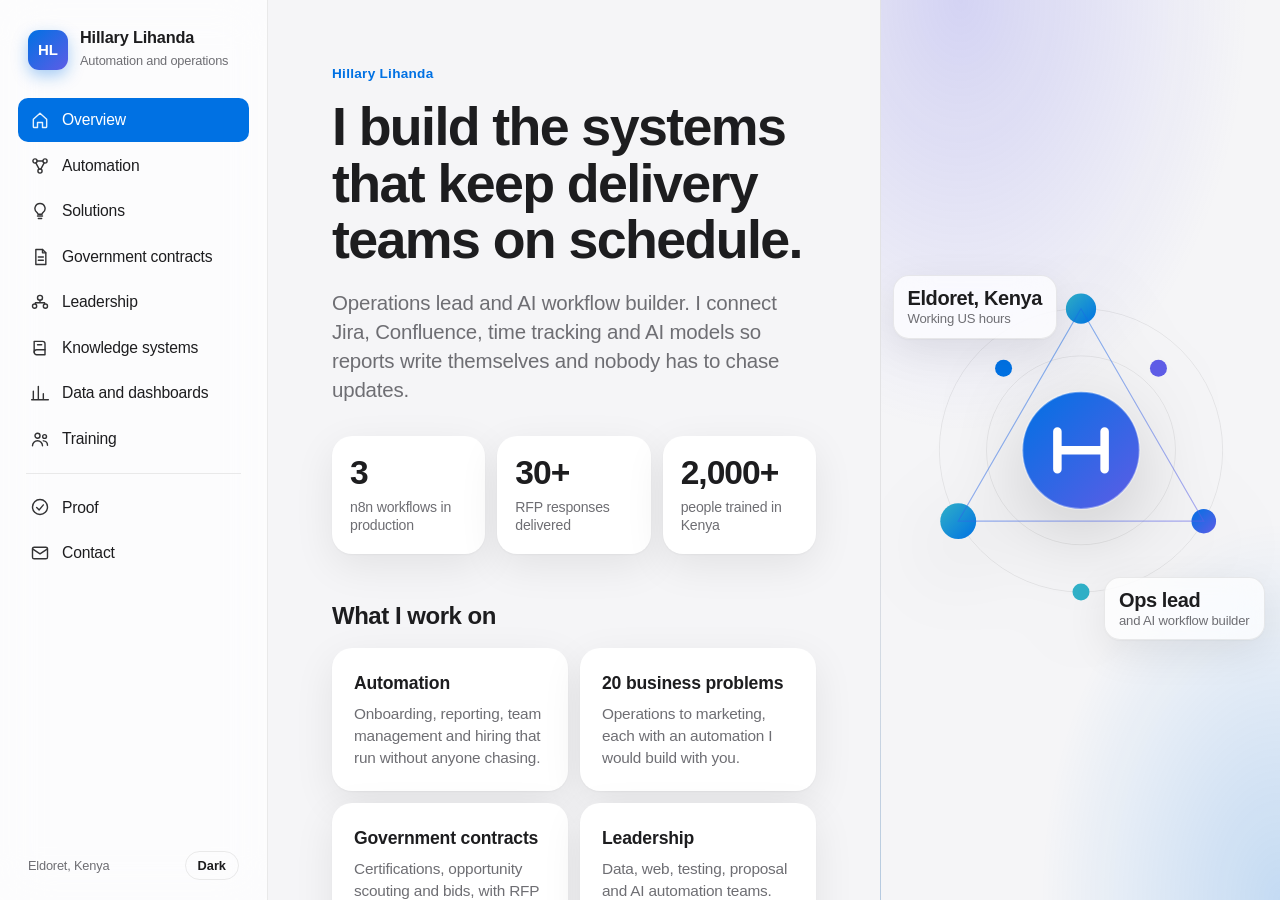
==== commit f74eccb6: "Add Knowledge systems page with searchable sample library Co-Authored-By: Claude Sonnet 5.5 <noreply" ====
--- a/index.html
+++ b/index.html
@@ -13,7 +13,7 @@
 <div class="app">
   <aside class="side">
     <a class="brand" href="#overview" aria-label="Hillary Lihanda, overview"><span class="logo">HL</span><div><b>Hillary Lihanda</b><span>Automation and operations</span></div></a>
-    <nav aria-label="Sections"><ul class="nav"><li><a href="#overview" data-cat="overview"><svg viewBox="0 0 24 24" aria-hidden="true"><path d="M4 11l8-7 8 7v9a1 1 0 0 1-1 1h-4v-6H9v6H5a1 1 0 0 1-1-1z"/></svg>Overview</a></li><li><a href="#automation" data-cat="automation"><svg viewBox="0 0 24 24" aria-hidden="true"><circle cx="6" cy="6" r="2.5"/><circle cx="18" cy="6" r="2.5"/><circle cx="12" cy="18" r="2.5"/><path d="M8.5 6h7M7 8.2l4 7.5M17 8.2l-4 7.5"/></svg>Automation</a></li><li><a href="#solutions" data-cat="solutions"><svg viewBox="0 0 24 24" aria-hidden="true"><path d="M9 18h6M10 21h4M12 3a6 6 0 0 0-3.5 10.9c.6.5 1 1.2 1 2.1h5c0-.9.4-1.6 1-2.1A6 6 0 0 0 12 3z"/></svg>Solutions</a></li><li><a href="#proposals" data-cat="proposals"><svg viewBox="0 0 24 24" aria-hidden="true"><path d="M7 3h8l4 4v14H7z"/><path d="M15 3v4h4M10 12h6M10 16h6"/></svg>Government contracts</a></li><li><a href="#leadership" data-cat="leadership"><svg viewBox="0 0 24 24" aria-hidden="true"><circle cx="12" cy="7" r="3"/><circle cx="5.5" cy="17" r="2.5"/><circle cx="18.5" cy="17" r="2.5"/><path d="M12 10v3M12 13H6.5v1.5M12 13h5.5v1.5"/></svg>Leadership</a></li><li><a href="#data" data-cat="data"><svg viewBox="0 0 24 24" aria-hidden="true"><path d="M4 20V10M10 20V4M16 20v-7M22 20H2"/></svg>Data and dashboards</a></li><li><a href="#training" data-cat="training"><svg viewBox="0 0 24 24" aria-hidden="true"><circle cx="9" cy="8" r="3"/><path d="M3 20c0-3.3 2.7-6 6-6s6 2.7 6 6"/><circle cx="17.5" cy="9" r="2.3"/><path d="M16 14.2c3 .2 5 2.4 5 5.3"/></svg>Training</a></li><li class="sep" role="presentation"></li><li><a href="#proof" data-cat="proof"><svg viewBox="0 0 24 24" aria-hidden="true"><circle cx="12" cy="12" r="9"/><path d="M8 12.5l3 3 5-6"/></svg>Proof</a></li><li><a href="#contact" data-cat="contact"><svg viewBox="0 0 24 24" aria-hidden="true"><rect x="3" y="5" width="18" height="14" rx="2"/><path d="M3 7l9 6 9-6"/></svg>Contact</a></li></ul></nav>
+    <nav aria-label="Sections"><ul class="nav"><li><a href="#overview" data-cat="overview"><svg viewBox="0 0 24 24" aria-hidden="true"><path d="M4 11l8-7 8 7v9a1 1 0 0 1-1 1h-4v-6H9v6H5a1 1 0 0 1-1-1z"/></svg>Overview</a></li><li><a href="#automation" data-cat="automation"><svg viewBox="0 0 24 24" aria-hidden="true"><circle cx="6" cy="6" r="2.5"/><circle cx="18" cy="6" r="2.5"/><circle cx="12" cy="18" r="2.5"/><path d="M8.5 6h7M7 8.2l4 7.5M17 8.2l-4 7.5"/></svg>Automation</a></li><li><a href="#solutions" data-cat="solutions"><svg viewBox="0 0 24 24" aria-hidden="true"><path d="M9 18h6M10 21h4M12 3a6 6 0 0 0-3.5 10.9c.6.5 1 1.2 1 2.1h5c0-.9.4-1.6 1-2.1A6 6 0 0 0 12 3z"/></svg>Solutions</a></li><li><a href="#proposals" data-cat="proposals"><svg viewBox="0 0 24 24" aria-hidden="true"><path d="M7 3h8l4 4v14H7z"/><path d="M15 3v4h4M10 12h6M10 16h6"/></svg>Government contracts</a></li><li><a href="#leadership" data-cat="leadership"><svg viewBox="0 0 24 24" aria-hidden="true"><circle cx="12" cy="7" r="3"/><circle cx="5.5" cy="17" r="2.5"/><circle cx="18.5" cy="17" r="2.5"/><path d="M12 10v3M12 13H6.5v1.5M12 13h5.5v1.5"/></svg>Leadership</a></li><li><a href="#knowledge" data-cat="knowledge"><svg viewBox="0 0 24 24" aria-hidden="true"><path d="M5 4h10a3 3 0 0 1 3 3v13H8a3 3 0 0 1-3-3z"/><path d="M5 17a3 3 0 0 1 3-3h10M9 8h5"/></svg>Knowledge systems</a></li><li><a href="#data" data-cat="data"><svg viewBox="0 0 24 24" aria-hidden="true"><path d="M4 20V10M10 20V4M16 20v-7M22 20H2"/></svg>Data and dashboards</a></li><li><a href="#training" data-cat="training"><svg viewBox="0 0 24 24" aria-hidden="true"><circle cx="9" cy="8" r="3"/><path d="M3 20c0-3.3 2.7-6 6-6s6 2.7 6 6"/><circle cx="17.5" cy="9" r="2.3"/><path d="M16 14.2c3 .2 5 2.4 5 5.3"/></svg>Training</a></li><li class="sep" role="presentation"></li><li><a href="#proof" data-cat="proof"><svg viewBox="0 0 24 24" aria-hidden="true"><circle cx="12" cy="12" r="9"/><path d="M8 12.5l3 3 5-6"/></svg>Proof</a></li><li><a href="#contact" data-cat="contact"><svg viewBox="0 0 24 24" aria-hidden="true"><rect x="3" y="5" width="18" height="14" rx="2"/><path d="M3 7l9 6 9-6"/></svg>Contact</a></li></ul></nav>
     <div class="side-foot"><span>Eldoret, Kenya</span><button type="button" class="theme-toggle" aria-label="Switch colour theme">Dark</button></div>
   </aside>
   <main class="main" id="main" tabindex="-1"><section class="detail" id="overview" data-cat="overview" aria-labelledby="overview-h"><p class="fx eyebrow" style="--i:0">Hillary Lihanda</p><h1 id="overview-h">I build the systems that keep delivery teams on schedule.</h1>
@@ -31,7 +31,7 @@
 <div class="btnrow fx" style="--i:7"><a class="btn primary" href="#solutions">See 20 business problems</a><a class="btn soft" href="case-ops-automation.html">Watch a walkthrough</a></div></section><section class="detail" id="solutions" data-cat="solutions" hidden aria-labelledby="solutions-h"><p class="fx eyebrow">Solutions</p><h1 id="solutions-h" class="fx" style="--i:1">Twenty business problems I would solve with you.</h1>
 <p class="lede fx" style="--i:2">Not advice and not a slide deck. I sit with the people who do the work, build the automation on your real data, and stay until it runs.</p>
 <div class="tiles fx" style="--i:3"><div class="tile"><b>11 hrs</b><span>a week UK owners spend on admin and finance</span></div><div class="tile"><b>76% / 14%</b><span>of small firms use AI, but only 14% run it in core operations</span></div><div class="tile"><b>49%</b><span>of AI users cite a lack of technical expertise</span></div></div>
-<p class="note fx" style="--i:3">Sources: <a href="https://retailtimes.co.uk/amex-sme-barometer-small-business-owners-spend-nearly-twice-the-time-on-admin-than-growing-their-business/" rel="noopener">American Express SME Business Barometer, UK, 1,000 owners, 2026</a>. <a href="https://www.goldmansachs.com/community-impact/10000-small-businesses-voices/insights/ai-presents-a-major-opportunity-for-small-businesses" rel="noopener">Goldman Sachs 10,000 Small Businesses with Babson College, 1,256 owners, Jan to Feb 2026</a>.</p>
+
 <h2 class="fx" style="--i:4">The gap is implementation</h2>
 <p class="fx" style="--i:4">Most small firms already try AI. Few get it into the daily running of the business, and the same survey names the reasons: privacy worries, no in-house expertise and difficulty choosing tools. That gap is the work I do. I choose the tools, connect them, test them on your data and train your people to own the result.</p>
 <h2 class="fx" style="--i:5">How we work together</h2>
@@ -49,7 +49,18 @@
 <div class="btnrow fx" style="--i:5"><a class="btn primary" href="case-claude-skills.html">Watch the walkthrough</a><a class="btn soft" href="#solutions">More solutions</a></div></section><section class="detail" id="leadership" data-cat="leadership" hidden aria-labelledby="leadership-h"><p class="fx eyebrow">Leadership</p><h1 id="leadership-h" class="fx" style="--i:1">Leading the teams and the process behind them.</h1>
 <p class="lede fx" style="--i:2">I keep several teams working to one rhythm: clear boards, written procedures, regular reporting and early warnings when something slips.</p>
 <div class="cards fx" style="--i:3"><div class="card"><h3>Microhealth program teams</h3><p>Data, web development and testing teams, each with its own board and written operating procedure.</p></div><div class="card"><h3>Proposal team</h3><p>Opportunity intake, compliance matrices, bid decisions, writers and review before submission.</p></div><div class="card"><h3>AI automation team</h3><p>Which processes to automate first, how workflows are built, documented and monitored.</p></div><div class="card"><h3>How I lead</h3><p>Procedure first, a fixed weekly report, automated chasing, review before anything goes to the client.</p></div></div>
-<div class="btnrow fx" style="--i:4"><a class="btn primary" href="team-leadership.html">Read more</a><a class="btn soft" href="#data">Boards and dashboards</a></div></section><section class="detail" id="data" data-cat="data" hidden aria-labelledby="data-h"><p class="fx eyebrow">Data and dashboards</p><h1 id="data-h" class="fx" style="--i:1">Work trackers turned into reports people read.</h1>
+<div class="btnrow fx" style="--i:4"><a class="btn primary" href="team-leadership.html">Read more</a><a class="btn soft" href="#data">Boards and dashboards</a></div></section><section class="detail" id="knowledge" data-cat="knowledge" hidden aria-labelledby="knowledge-h"><p class="fx eyebrow">Knowledge systems</p><h1 id="knowledge-h" class="fx" style="--i:1">Helping your team find the right document, and trust it.</h1>
+<p class="lede fx" style="--i:2">Most organisations do not lack knowledge. They lack one place to find it, a rule for naming it and someone who keeps it current. I design that system and get people to use it.</p>
+<h2 class="fx" style="--i:3">What a good system looks like</h2>
+<div class="cards fx" style="--i:3"><div class="card"><h3>One front door</h3><p>One place to look, with one search box. If staff ask &quot;is it on Drive, email or WhatsApp?&quot;, the system has failed.</p></div><div class="card"><h3>A simple structure</h3><p>Folders by function, three levels at most. One naming rule for every file.</p></div><div class="card"><h3>Owner and review date</h3><p>Every document has an owner, a status and a next review date. This is what makes it trustworthy.</p></div><div class="card"><h3>Champions, not policing</h3><p>One person per department, about two hours a month, backed by the COO. Standards are kept by influence.</p></div><div class="card"><h3>Built for the field</h3><p>Works on a phone with weak data. Short pages, checklists, a one-page summary on long documents.</p></div><div class="card"><h3>AI on a clean base</h3><p>An assistant that answers only from approved documents, shows its source and says when it does not know.</p></div></div>
+<h2 class="fx" style="--i:4">Try a sample</h2>
+<p class="fx" style="--i:4">Search the sample library below. Each file follows one naming rule, shows its owner area and review date, and overdue files are flagged. This is sample data to show the idea, not a client system.</p>
+<div class="kdemo fx" style="--i:4"><input id="kd-q" type="search" placeholder="Search documents, for example finance" aria-label="Search sample documents"><ul id="kd-list"><li data-t="finance_policy_travel-expenses_v3_2026-08 finance"><b>Finance_Policy_Travel-Expenses_v3_2026-08</b><span>Finance | Next review 2027-02</span><em class="chip">Approved</em></li><li data-t="programs_sop_school-onboarding_v2_2026-06 programs"><b>Programs_SOP_School-Onboarding_v2_2026-06</b><span>Programs | Next review 2026-12</span><em class="chip">Approved</em></li><li data-t="hr_template_leave-request_v1_2025-09 hr"><b>HR_Template_Leave-Request_v1_2025-09</b><span>HR | Next review 2026-03</span><em class="chip warn">Review overdue</em></li><li data-t="supplychain_sop_supplier-checks_v4_2026-09 supply chain"><b>SupplyChain_SOP_Supplier-Checks_v4_2026-09</b><span>Supply Chain | Next review 2027-03</span><em class="chip">Approved</em></li><li data-t="field_guide_school-visit-checklist_v1_2026-10 operations"><b>Field_Guide_School-Visit-Checklist_v1_2026-10</b><span>Operations | Next review 2026-11</span><em class="chip soft">Draft</em></li><li data-t="finance_report_quarterly-close_v2_2025-11 finance"><b>Finance_Report_Quarterly-Close_v2_2025-11</b><span>Finance | Next review 2026-05</span><em class="chip warn">Review overdue</em></li></ul><p class="note" id="kd-empty" hidden>No match. In a real system this search is logged, because a search with no result is a document that needs writing.</p></div>
+<h2 class="fx" style="--i:5">How I would roll it out</h2>
+<ol class="steps fx" style="--i:5"><li><b>Days 1 to 30: listen and audit.</b> Interview each department, find where documents really live and what people ask each other most. Pick one pilot department.</li><li><b>Days 30 to 60: build the minimum.</b> Naming rule, folder structure, document statuses, a one-page champion role and a review cycle.</li><li><b>Days 60 to 90: prove it.</b> Move the pilot onto the system and measure how long five common documents take to find, before and after.</li><li><b>Then scale department by department.</b> Report four numbers each quarter: searches, most-used documents, overdue documents and monthly users.</li></ol>
+<h2 class="fx" style="--i:6">What I bring</h2>
+<ul class="list fx" style="--i:6"><li><b>Written procedures.</b> Operating procedures for the data, testing and web development teams, kept alongside their boards.</li><li><b>Documentation tools.</b> Confluence reporting pages and Jira board design for delivery teams.</li><li><b>Adoption.</b> I have trained more than 2,000 people in Kenya on digital tools, so getting people to use a system is part of how I work.</li><li><b>Honest scope.</b> The framework above is my blueprint. The sample is illustrative and not a live client system.</li></ul>
+<div class="btnrow fx" style="--i:7"><a class="btn primary" href="#contact">Talk to me about your documents</a><a class="btn soft" href="#solutions">See the 20 business problems</a></div></section><section class="detail" id="data" data-cat="data" hidden aria-labelledby="data-h"><p class="fx eyebrow">Data and dashboards</p><h1 id="data-h" class="fx" style="--i:1">Work trackers turned into reports people read.</h1>
 <p class="lede fx" style="--i:2">Work tools already hold the facts: who did what, how long it took, what is late. I connect them so the answer reaches the manager without anyone assembling it by hand.</p>
 <h2 class="fx" style="--i:3">Tools I have worked in</h2>
 <ul class="chips fx" style="--i:4"><li>Jira</li><li>Tempo</li><li>Slack</li><li>Trello</li><li>ClickUp</li><li>Asana</li><li>Airtable</li><li>Google Sheets</li><li>Supabase</li><li>Power BI</li></ul>
@@ -90,7 +101,12 @@
 <circle cx="180" cy="86" r="42" fill="url(#gl)"/><circle cx="180" cy="76" r="13" fill="#fff"/><path d="M158 108c4-14 40-14 44 0" fill="#fff"/>
 <g fill="var(--surface)" stroke="var(--line)"><circle cx="70" cy="272" r="30"/><circle cx="180" cy="272" r="30"/><circle cx="290" cy="272" r="30"/><circle cx="125" cy="352" r="26"/><circle cx="235" cy="352" r="26"/></g>
 <g fill="url(#hl)"><circle cx="70" cy="266" r="9"/><circle cx="180" cy="266" r="9"/><circle cx="290" cy="266" r="9"/><circle cx="125" cy="346" r="8"/><circle cx="235" cy="346" r="8"/></g>
-<g fill="url(#hl)" opacity=".8"><path d="M52 292c3-12 33-12 36 0z"/><path d="M162 292c3-12 33-12 36 0z"/><path d="M272 292c3-12 33-12 36 0z"/><path d="M109 369c3-11 29-11 32 0z"/><path d="M219 369c3-11 29-11 32 0z"/></g></svg><div class="glass g1"><b>5 teams</b>data, web, testing, proposal, AI</div><div class="glass g2"><b>One rhythm</b>boards, SOPs, weekly reports</div></div><div class="visual" data-cat="data" hidden><svg viewBox="0 0 360 420" role="img" aria-label="Abstract dashboard with bars, a line and a ring"><defs><linearGradient id="gd" x1="0" y1="0" x2="1" y2="1"><stop offset="0" stop-color="var(--blue)"/><stop offset="1" stop-color="var(--indigo)"/></linearGradient><linearGradient id="hd" x1="0" y1="0" x2="1" y2="1"><stop offset="0" stop-color="var(--mint)"/><stop offset="1" stop-color="var(--blue)"/></linearGradient></defs>
+<g fill="url(#hl)" opacity=".8"><path d="M52 292c3-12 33-12 36 0z"/><path d="M162 292c3-12 33-12 36 0z"/><path d="M272 292c3-12 33-12 36 0z"/><path d="M109 369c3-11 29-11 32 0z"/><path d="M219 369c3-11 29-11 32 0z"/></g></svg><div class="glass g1"><b>5 teams</b>data, web, testing, proposal, AI</div><div class="glass g2"><b>One rhythm</b>boards, SOPs, weekly reports</div></div><div class="visual" data-cat="knowledge" hidden><svg viewBox="0 0 360 420" role="img" aria-label="A search hub connected to six department nodes"><defs><linearGradient id="gk" x1="0" y1="0" x2="1" y2="1"><stop offset="0" stop-color="var(--blue)"/><stop offset="1" stop-color="var(--indigo)"/></linearGradient></defs>
+<g fill="none" stroke="var(--line)" stroke-width="3"><path d="M180 210L70 110M180 210L180 80M180 210L290 110M180 210L70 310M180 210L180 340M180 210L290 310"/></g>
+<g fill="none" stroke="url(#gk)" stroke-width="2.5" class="dash"><path d="M180 210L70 110M180 210L290 110M180 210L180 340"/></g>
+<g fill="var(--surface)" stroke="var(--line)"><circle cx="70" cy="110" r="30"/><circle cx="180" cy="80" r="30"/><circle cx="290" cy="110" r="30"/><circle cx="70" cy="310" r="30"/><circle cx="180" cy="340" r="30"/><circle cx="290" cy="310" r="30"/></g>
+<g fill="url(#gk)"><circle cx="70" cy="110" r="9"/><circle cx="180" cy="80" r="9"/><circle cx="290" cy="110" r="9"/><circle cx="70" cy="310" r="9"/><circle cx="180" cy="340" r="9"/><circle cx="290" cy="310" r="9"/></g>
+<rect x="100" y="184" width="160" height="52" rx="26" fill="var(--surface)" stroke="var(--line)"/><circle cx="128" cy="210" r="9" fill="none" stroke="url(#gk)" stroke-width="3"/><path d="M135 217l8 8" stroke="url(#gk)" stroke-width="3" stroke-linecap="round"/><rect x="152" y="203" width="84" height="8" rx="4" fill="var(--line)"/><rect x="152" y="216" width="52" height="6" rx="3" fill="var(--line)"/></svg><div class="glass g1"><b>One hub</b>one search box</div><div class="glass g2"><b>Owner + review date</b>on every document</div></div><div class="visual" data-cat="data" hidden><svg viewBox="0 0 360 420" role="img" aria-label="Abstract dashboard with bars, a line and a ring"><defs><linearGradient id="gd" x1="0" y1="0" x2="1" y2="1"><stop offset="0" stop-color="var(--blue)"/><stop offset="1" stop-color="var(--indigo)"/></linearGradient><linearGradient id="hd" x1="0" y1="0" x2="1" y2="1"><stop offset="0" stop-color="var(--mint)"/><stop offset="1" stop-color="var(--blue)"/></linearGradient></defs>
 <rect x="20" y="30" width="320" height="360" rx="26" fill="var(--surface)" stroke="var(--line)"/>
 <circle cx="52" cy="62" r="6" fill="#ff5f57"/><circle cx="72" cy="62" r="6" fill="#febc2e"/><circle cx="92" cy="62" r="6" fill="#28c840"/>
 <rect x="44" y="92" width="130" height="64" rx="14" fill="var(--bg)"/><rect x="58" y="106" width="50" height="8" rx="4" fill="var(--line)"/><rect x="58" y="124" width="84" height="16" rx="6" fill="url(#gd)"/>
--- a/app.css
+++ b/app.css
@@ -153,3 +153,14 @@
   .flow4 li:not(:last-child)::after{right:auto;left:50%;top:auto;bottom:-22px;width:2px;height:22px;background:repeating-linear-gradient(180deg,var(--blue) 0 5px,transparent 5px 9px);animation:none}
   .sol-body{padding:4px 16px 18px}
 }
+
+.kdemo{background:var(--surface);border-radius:20px;padding:14px;box-shadow:var(--shadow)}
+.kdemo input{width:100%;box-sizing:border-box;border:1px solid var(--line);background:var(--bg);color:var(--ink);border-radius:12px;padding:12px 14px;font:inherit;margin-bottom:6px}
+.kdemo ul{list-style:none;margin:0;padding:0}
+.kdemo li{display:grid;grid-template-columns:1fr auto;gap:2px 12px;padding:12px 4px;border-bottom:1px solid var(--line);align-items:center}
+.kdemo li:last-child{border:0}
+.kdemo li[hidden]{display:none}
+.kdemo li b{font-size:.92rem;word-break:break-word}
+.kdemo li span{grid-column:1;font-size:.82rem;color:var(--muted)}
+.kdemo li em{grid-row:1/3;grid-column:2;font-style:normal}
+.chip.warn{background:rgba(255,159,10,.16);color:#b25e00}
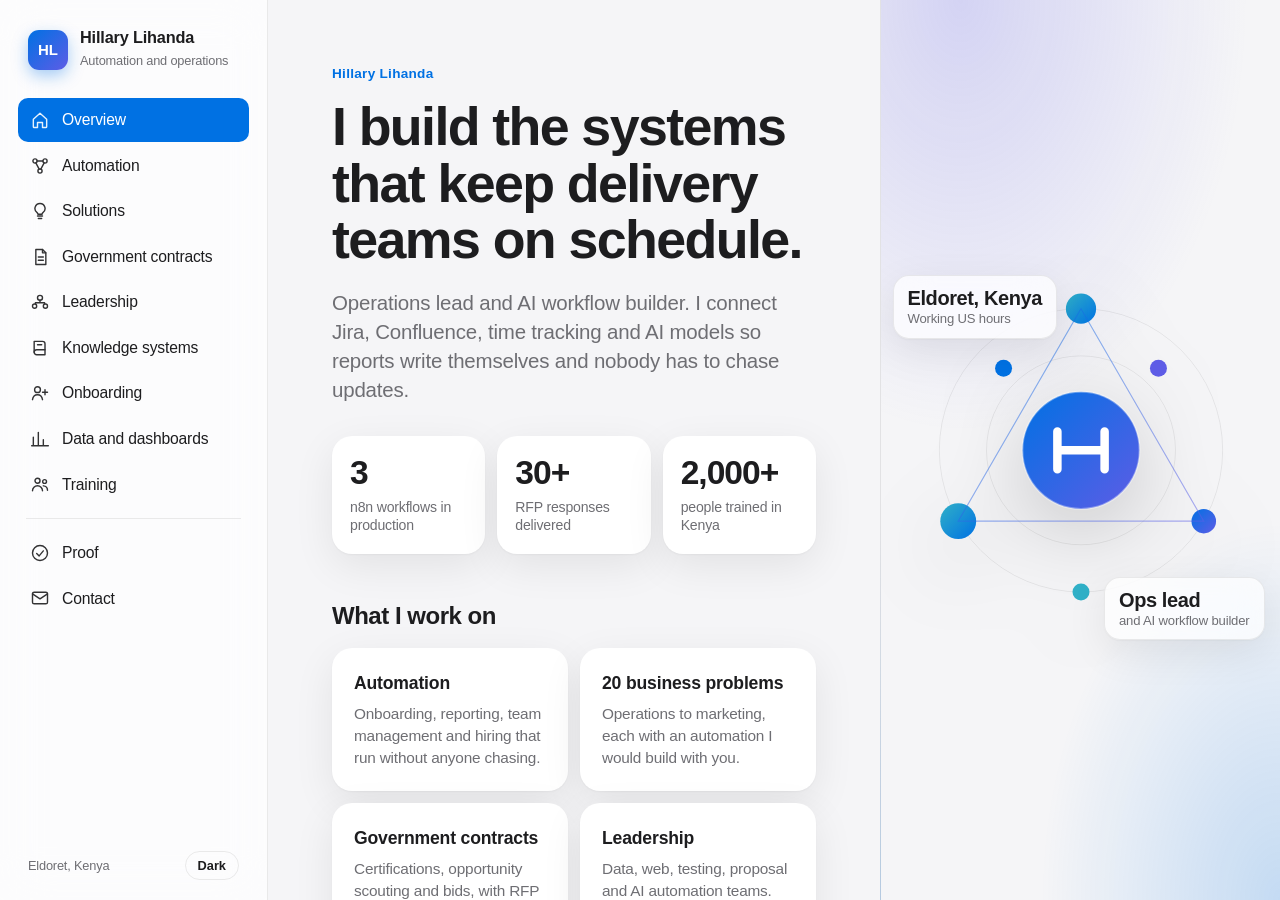
==== commit 14779c6e: "Add Onboarding page with stage walkthrough and sample SOP Co-Authored-By: Claude Sonnet 5.5 <noreply" ====
--- a/index.html
+++ b/index.html
@@ -13,7 +13,7 @@
 <div class="app">
   <aside class="side">
     <a class="brand" href="#overview" aria-label="Hillary Lihanda, overview"><span class="logo">HL</span><div><b>Hillary Lihanda</b><span>Automation and operations</span></div></a>
-    <nav aria-label="Sections"><ul class="nav"><li><a href="#overview" data-cat="overview"><svg viewBox="0 0 24 24" aria-hidden="true"><path d="M4 11l8-7 8 7v9a1 1 0 0 1-1 1h-4v-6H9v6H5a1 1 0 0 1-1-1z"/></svg>Overview</a></li><li><a href="#automation" data-cat="automation"><svg viewBox="0 0 24 24" aria-hidden="true"><circle cx="6" cy="6" r="2.5"/><circle cx="18" cy="6" r="2.5"/><circle cx="12" cy="18" r="2.5"/><path d="M8.5 6h7M7 8.2l4 7.5M17 8.2l-4 7.5"/></svg>Automation</a></li><li><a href="#solutions" data-cat="solutions"><svg viewBox="0 0 24 24" aria-hidden="true"><path d="M9 18h6M10 21h4M12 3a6 6 0 0 0-3.5 10.9c.6.5 1 1.2 1 2.1h5c0-.9.4-1.6 1-2.1A6 6 0 0 0 12 3z"/></svg>Solutions</a></li><li><a href="#proposals" data-cat="proposals"><svg viewBox="0 0 24 24" aria-hidden="true"><path d="M7 3h8l4 4v14H7z"/><path d="M15 3v4h4M10 12h6M10 16h6"/></svg>Government contracts</a></li><li><a href="#leadership" data-cat="leadership"><svg viewBox="0 0 24 24" aria-hidden="true"><circle cx="12" cy="7" r="3"/><circle cx="5.5" cy="17" r="2.5"/><circle cx="18.5" cy="17" r="2.5"/><path d="M12 10v3M12 13H6.5v1.5M12 13h5.5v1.5"/></svg>Leadership</a></li><li><a href="#knowledge" data-cat="knowledge"><svg viewBox="0 0 24 24" aria-hidden="true"><path d="M5 4h10a3 3 0 0 1 3 3v13H8a3 3 0 0 1-3-3z"/><path d="M5 17a3 3 0 0 1 3-3h10M9 8h5"/></svg>Knowledge systems</a></li><li><a href="#data" data-cat="data"><svg viewBox="0 0 24 24" aria-hidden="true"><path d="M4 20V10M10 20V4M16 20v-7M22 20H2"/></svg>Data and dashboards</a></li><li><a href="#training" data-cat="training"><svg viewBox="0 0 24 24" aria-hidden="true"><circle cx="9" cy="8" r="3"/><path d="M3 20c0-3.3 2.7-6 6-6s6 2.7 6 6"/><circle cx="17.5" cy="9" r="2.3"/><path d="M16 14.2c3 .2 5 2.4 5 5.3"/></svg>Training</a></li><li class="sep" role="presentation"></li><li><a href="#proof" data-cat="proof"><svg viewBox="0 0 24 24" aria-hidden="true"><circle cx="12" cy="12" r="9"/><path d="M8 12.5l3 3 5-6"/></svg>Proof</a></li><li><a href="#contact" data-cat="contact"><svg viewBox="0 0 24 24" aria-hidden="true"><rect x="3" y="5" width="18" height="14" rx="2"/><path d="M3 7l9 6 9-6"/></svg>Contact</a></li></ul></nav>
+    <nav aria-label="Sections"><ul class="nav"><li><a href="#overview" data-cat="overview"><svg viewBox="0 0 24 24" aria-hidden="true"><path d="M4 11l8-7 8 7v9a1 1 0 0 1-1 1h-4v-6H9v6H5a1 1 0 0 1-1-1z"/></svg>Overview</a></li><li><a href="#automation" data-cat="automation"><svg viewBox="0 0 24 24" aria-hidden="true"><circle cx="6" cy="6" r="2.5"/><circle cx="18" cy="6" r="2.5"/><circle cx="12" cy="18" r="2.5"/><path d="M8.5 6h7M7 8.2l4 7.5M17 8.2l-4 7.5"/></svg>Automation</a></li><li><a href="#solutions" data-cat="solutions"><svg viewBox="0 0 24 24" aria-hidden="true"><path d="M9 18h6M10 21h4M12 3a6 6 0 0 0-3.5 10.9c.6.5 1 1.2 1 2.1h5c0-.9.4-1.6 1-2.1A6 6 0 0 0 12 3z"/></svg>Solutions</a></li><li><a href="#proposals" data-cat="proposals"><svg viewBox="0 0 24 24" aria-hidden="true"><path d="M7 3h8l4 4v14H7z"/><path d="M15 3v4h4M10 12h6M10 16h6"/></svg>Government contracts</a></li><li><a href="#leadership" data-cat="leadership"><svg viewBox="0 0 24 24" aria-hidden="true"><circle cx="12" cy="7" r="3"/><circle cx="5.5" cy="17" r="2.5"/><circle cx="18.5" cy="17" r="2.5"/><path d="M12 10v3M12 13H6.5v1.5M12 13h5.5v1.5"/></svg>Leadership</a></li><li><a href="#knowledge" data-cat="knowledge"><svg viewBox="0 0 24 24" aria-hidden="true"><path d="M5 4h10a3 3 0 0 1 3 3v13H8a3 3 0 0 1-3-3z"/><path d="M5 17a3 3 0 0 1 3-3h10M9 8h5"/></svg>Knowledge systems</a></li><li><a href="#onboarding" data-cat="onboarding"><svg viewBox="0 0 24 24" aria-hidden="true"><circle cx="9" cy="8" r="3.5"/><path d="M3 20c.5-4 3-6 6-6s5.500 2 6 6M18 8v6M15 11h6"/></svg>Onboarding</a></li><li><a href="#data" data-cat="data"><svg viewBox="0 0 24 24" aria-hidden="true"><path d="M4 20V10M10 20V4M16 20v-7M22 20H2"/></svg>Data and dashboards</a></li><li><a href="#training" data-cat="training"><svg viewBox="0 0 24 24" aria-hidden="true"><circle cx="9" cy="8" r="3"/><path d="M3 20c0-3.3 2.7-6 6-6s6 2.7 6 6"/><circle cx="17.5" cy="9" r="2.3"/><path d="M16 14.2c3 .2 5 2.4 5 5.3"/></svg>Training</a></li><li class="sep" role="presentation"></li><li><a href="#proof" data-cat="proof"><svg viewBox="0 0 24 24" aria-hidden="true"><circle cx="12" cy="12" r="9"/><path d="M8 12.5l3 3 5-6"/></svg>Proof</a></li><li><a href="#contact" data-cat="contact"><svg viewBox="0 0 24 24" aria-hidden="true"><rect x="3" y="5" width="18" height="14" rx="2"/><path d="M3 7l9 6 9-6"/></svg>Contact</a></li></ul></nav>
     <div class="side-foot"><span>Eldoret, Kenya</span><button type="button" class="theme-toggle" aria-label="Switch colour theme">Dark</button></div>
   </aside>
   <main class="main" id="main" tabindex="-1"><section class="detail" id="overview" data-cat="overview" aria-labelledby="overview-h"><p class="fx eyebrow" style="--i:0">Hillary Lihanda</p><h1 id="overview-h">I build the systems that keep delivery teams on schedule.</h1>
@@ -60,7 +60,22 @@
 <ol class="steps fx" style="--i:5"><li><b>Days 1 to 30: listen and audit.</b> Interview each department, find where documents really live and what people ask each other most. Pick one pilot department.</li><li><b>Days 30 to 60: build the minimum.</b> Naming rule, folder structure, document statuses, a one-page champion role and a review cycle.</li><li><b>Days 60 to 90: prove it.</b> Move the pilot onto the system and measure how long five common documents take to find, before and after.</li><li><b>Then scale department by department.</b> Report four numbers each quarter: searches, most-used documents, overdue documents and monthly users.</li></ol>
 <h2 class="fx" style="--i:6">What I bring</h2>
 <ul class="list fx" style="--i:6"><li><b>Written procedures.</b> Operating procedures for the data, testing and web development teams, kept alongside their boards.</li><li><b>Documentation tools.</b> Confluence reporting pages and Jira board design for delivery teams.</li><li><b>Adoption.</b> I have trained more than 2,000 people in Kenya on digital tools, so getting people to use a system is part of how I work.</li><li><b>Honest scope.</b> The framework above is my blueprint. The sample is illustrative and not a live client system.</li></ul>
-<div class="btnrow fx" style="--i:7"><a class="btn primary" href="#contact">Talk to me about your documents</a><a class="btn soft" href="#solutions">See the 20 business problems</a></div></section><section class="detail" id="data" data-cat="data" hidden aria-labelledby="data-h"><p class="fx eyebrow">Data and dashboards</p><h1 id="data-h" class="fx" style="--i:1">Work trackers turned into reports people read.</h1>
+<div class="btnrow fx" style="--i:7"><a class="btn primary" href="#contact">Talk to me about your documents</a><a class="btn soft" href="#solutions">See the 20 business problems</a></div></section><section class="detail" id="onboarding" data-cat="onboarding" hidden aria-labelledby="onboarding-h"><p class="fx eyebrow">Onboarding</p><h1 id="onboarding-h" class="fx" style="--i:1">An onboarding system, written down and mostly automated.</h1>
+<p class="lede fx" style="--i:2">A new starter should not depend on who happens to be free. I write the procedure, assign an owner to every step and automate the repeat work, so each person starts the same way and the manager can see progress.</p>
+<h2 class="fx" style="--i:3">Walk through the first 90 days</h2>
+<p class="fx" style="--i:3">Choose a stage. Each task has an owner, and the ones marked Automated are triggered without anyone remembering. This is a sample plan, and I adapt it to each role.</p>
+<div class="filters fx" id="onb-stages" role="group" aria-label="Onboarding stage" style="--i:3"><button type="button" class="filter on" data-s="0">Before day 1</button><button type="button" class="filter" data-s="1">Day 1</button><button type="button" class="filter" data-s="2">Week 1</button><button type="button" class="filter" data-s="3">Day 30</button><button type="button" class="filter" data-s="4">Day 60 to 90</button></div>
+<div class="fx" style="--i:3"><div class="kdemo ostage" data-s="0"><ul><li><b>Send the welcome message and first-week plan</b><span>Owner: HR</span><em class="chip">Automated</em></li><li><b>Create email, chat and tool accounts</b><span>Owner: IT</span><em class="chip">Automated</em></li><li><b>Prepare equipment and workspace</b><span>Owner: IT</span></li><li><b>Assign a buddy and book the first-day meetings</b><span>Owner: Manager</span><em class="chip">Automated</em></li></ul></div><div class="kdemo ostage" data-s="1" hidden><ul><li><b>Welcome call and team introductions</b><span>Owner: Manager</span></li><li><b>Check every login works</b><span>Owner: New hire</span></li><li><b>Read the one-page &quot;how we work&quot; guide</b><span>Owner: New hire</span></li><li><b>One small first task with a clear finish</b><span>Owner: Buddy</span></li></ul></div><div class="kdemo ostage" data-s="2" hidden><ul><li><b>Role walkthrough with the written procedures</b><span>Owner: Manager</span></li><li><b>Shadow a colleague on a real task</b><span>Owner: Buddy</span></li><li><b>Complete required policy and safety reading</b><span>Owner: New hire</span><em class="chip">Automated</em></li><li><b>End-of-week check-in: what was unclear?</b><span>Owner: Manager</span></li></ul></div><div class="kdemo ostage" data-s="3" hidden><ul><li><b>First real deliverable, reviewed with feedback</b><span>Owner: Manager</span></li><li><b>30-day check-in against the written plan</b><span>Owner: Manager</span><em class="chip">Automated</em></li><li><b>New hire feedback on the onboarding itself</b><span>Owner: New hire</span><em class="chip">Automated</em></li></ul></div><div class="kdemo ostage" data-s="4" hidden><ul><li><b>Own one process end to end</b><span>Owner: New hire</span></li><li><b>Goals set for the next quarter</b><span>Owner: Manager</span></li><li><b>90-day review and handover to normal management</b><span>Owner: Manager</span></li></ul></div></div>
+<h2 class="fx" style="--i:4">The written procedure</h2>
+<p class="fx" style="--i:4">Every process gets a one-page procedure like this, so it still works when the person who built it is away.</p>
+<div class="sop fx" style="--i:4"><h3>SOP: New starter onboarding</h3><dl><div><dt>Purpose</dt><dd>Every new starter is productive in their first week and knows who to ask.</dd></div><div><dt>Owner</dt><dd>People operations lead. Backup: the line manager.</dd></div><div><dt>Starts when</dt><dd>An offer is accepted.</dd></div><div><dt>Done when</dt><dd>The 90-day review is signed off and the new hire has given feedback on the process.</dd></div><div><dt>Review</dt><dd>Every six months, using new hire feedback.</dd></div></dl></div>
+<h2 class="fx" style="--i:5">What the automation does</h2>
+<ol class="steps fx" style="--i:5"><li><b>One form starts it.</b> The manager submits the new starter's name, role and start date.</li><li><b>Accounts and folders are created.</b> Email, chat, tools and the right shared folders for the role.</li><li><b>The checklist is assigned.</b> Each task lands with its owner and a due date in Jira, Trello or Sheets.</li><li><b>Reminders and a tracker.</b> Overdue tasks are chased, and the manager sees one progress view.</li></ol>
+<h2 class="fx" style="--i:6">How we know it works</h2>
+<div class="tiles fx" style="--i:6"><div class="tile"><b>Day 1</b><span>new starter can log in everywhere</span></div><div class="tile"><b>Week 1</b><span>first task finished</span></div><div class="tile"><b>Day 30</b><span>check-in completed on time</span></div></div>
+<p class="note fx" style="--i:6">I track time to first finished task, check-in completion, and new hire feedback. Targets are agreed with you, not assumed.</p>
+<ul class="list fx" style="--i:7"><li><b>What I have built.</b> Written procedures for several teams, and an automated onboarding workflow, with accounts, folders, checklist and welcome message from one form.</li><li><b>Also for clients.</b> The same pattern works for onboarding a new customer or a funded partner.</li></ul>
+<div class="btnrow fx" style="--i:8"><a class="btn primary" href="#contact">Tell me how you onboard today</a><a class="btn soft" href="#knowledge">See knowledge systems</a></div></section><section class="detail" id="data" data-cat="data" hidden aria-labelledby="data-h"><p class="fx eyebrow">Data and dashboards</p><h1 id="data-h" class="fx" style="--i:1">Work trackers turned into reports people read.</h1>
 <p class="lede fx" style="--i:2">Work tools already hold the facts: who did what, how long it took, what is late. I connect them so the answer reaches the manager without anyone assembling it by hand.</p>
 <h2 class="fx" style="--i:3">Tools I have worked in</h2>
 <ul class="chips fx" style="--i:4"><li>Jira</li><li>Tempo</li><li>Slack</li><li>Trello</li><li>ClickUp</li><li>Asana</li><li>Airtable</li><li>Google Sheets</li><li>Supabase</li><li>Power BI</li></ul>
@@ -106,7 +121,13 @@
 <g fill="none" stroke="url(#gk)" stroke-width="2.5" class="dash"><path d="M180 210L70 110M180 210L290 110M180 210L180 340"/></g>
 <g fill="var(--surface)" stroke="var(--line)"><circle cx="70" cy="110" r="30"/><circle cx="180" cy="80" r="30"/><circle cx="290" cy="110" r="30"/><circle cx="70" cy="310" r="30"/><circle cx="180" cy="340" r="30"/><circle cx="290" cy="310" r="30"/></g>
 <g fill="url(#gk)"><circle cx="70" cy="110" r="9"/><circle cx="180" cy="80" r="9"/><circle cx="290" cy="110" r="9"/><circle cx="70" cy="310" r="9"/><circle cx="180" cy="340" r="9"/><circle cx="290" cy="310" r="9"/></g>
-<rect x="100" y="184" width="160" height="52" rx="26" fill="var(--surface)" stroke="var(--line)"/><circle cx="128" cy="210" r="9" fill="none" stroke="url(#gk)" stroke-width="3"/><path d="M135 217l8 8" stroke="url(#gk)" stroke-width="3" stroke-linecap="round"/><rect x="152" y="203" width="84" height="8" rx="4" fill="var(--line)"/><rect x="152" y="216" width="52" height="6" rx="3" fill="var(--line)"/></svg><div class="glass g1"><b>One hub</b>one search box</div><div class="glass g2"><b>Owner + review date</b>on every document</div></div><div class="visual" data-cat="data" hidden><svg viewBox="0 0 360 420" role="img" aria-label="Abstract dashboard with bars, a line and a ring"><defs><linearGradient id="gd" x1="0" y1="0" x2="1" y2="1"><stop offset="0" stop-color="var(--blue)"/><stop offset="1" stop-color="var(--indigo)"/></linearGradient><linearGradient id="hd" x1="0" y1="0" x2="1" y2="1"><stop offset="0" stop-color="var(--mint)"/><stop offset="1" stop-color="var(--blue)"/></linearGradient></defs>
+<rect x="100" y="184" width="160" height="52" rx="26" fill="var(--surface)" stroke="var(--line)"/><circle cx="128" cy="210" r="9" fill="none" stroke="url(#gk)" stroke-width="3"/><path d="M135 217l8 8" stroke="url(#gk)" stroke-width="3" stroke-linecap="round"/><rect x="152" y="203" width="84" height="8" rx="4" fill="var(--line)"/><rect x="152" y="216" width="52" height="6" rx="3" fill="var(--line)"/></svg><div class="glass g1"><b>One hub</b>one search box</div><div class="glass g2"><b>Owner + review date</b>on every document</div></div><div class="visual" data-cat="onboarding" hidden><svg viewBox="0 0 360 420" role="img" aria-label="A timeline of five onboarding stages with a person at the start"><defs><linearGradient id="go" x1="0" y1="0" x2="1" y2="1"><stop offset="0" stop-color="var(--blue)"/><stop offset="1" stop-color="var(--indigo)"/></linearGradient></defs>
+<path d="M70 70V350" stroke="var(--line)" stroke-width="4" stroke-linecap="round"/><path class="dash" d="M70 70V350" stroke="url(#go)" stroke-width="3" fill="none" stroke-linecap="round"/>
+<g fill="var(--surface)" stroke="var(--line)"><circle cx="70" cy="70" r="20"/><circle cx="70" cy="140" r="20"/><circle cx="70" cy="210" r="20"/><circle cx="70" cy="280" r="20"/><circle cx="70" cy="350" r="20"/></g>
+<g fill="url(#go)"><circle cx="70" cy="70" r="8"/><circle cx="70" cy="140" r="8"/><circle cx="70" cy="210" r="8"/><circle cx="70" cy="280" r="8"/><circle cx="70" cy="350" r="8"/></g>
+<g fill="var(--surface)" stroke="var(--line)"><rect x="112" y="48" width="200" height="44" rx="14"/><rect x="112" y="118" width="200" height="44" rx="14"/><rect x="112" y="188" width="200" height="44" rx="14"/><rect x="112" y="258" width="200" height="44" rx="14"/><rect x="112" y="328" width="200" height="44" rx="14"/></g>
+<g fill="var(--line)"><rect x="128" y="62" width="110" height="8" rx="4"/><rect x="128" y="76" width="70" height="6" rx="3"/><rect x="128" y="132" width="90" height="8" rx="4"/><rect x="128" y="146" width="120" height="6" rx="3"/><rect x="128" y="202" width="120" height="8" rx="4"/><rect x="128" y="216" width="60" height="6" rx="3"/><rect x="128" y="272" width="100" height="8" rx="4"/><rect x="128" y="286" width="80" height="6" rx="3"/><rect x="128" y="342" width="130" height="8" rx="4"/><rect x="128" y="356" width="90" height="6" rx="3"/></g>
+<g fill="url(#go)"><rect x="262" y="60" width="38" height="18" rx="9"/><rect x="262" y="200" width="38" height="18" rx="9"/><rect x="262" y="340" width="38" height="18" rx="9"/></g></svg><div class="glass g1"><b>90 days</b>five stages, one owner each</div><div class="glass g2"><b>Mostly automated</b>one form starts it</div></div><div class="visual" data-cat="data" hidden><svg viewBox="0 0 360 420" role="img" aria-label="Abstract dashboard with bars, a line and a ring"><defs><linearGradient id="gd" x1="0" y1="0" x2="1" y2="1"><stop offset="0" stop-color="var(--blue)"/><stop offset="1" stop-color="var(--indigo)"/></linearGradient><linearGradient id="hd" x1="0" y1="0" x2="1" y2="1"><stop offset="0" stop-color="var(--mint)"/><stop offset="1" stop-color="var(--blue)"/></linearGradient></defs>
 <rect x="20" y="30" width="320" height="360" rx="26" fill="var(--surface)" stroke="var(--line)"/>
 <circle cx="52" cy="62" r="6" fill="#ff5f57"/><circle cx="72" cy="62" r="6" fill="#febc2e"/><circle cx="92" cy="62" r="6" fill="#28c840"/>
 <rect x="44" y="92" width="130" height="64" rx="14" fill="var(--bg)"/><rect x="58" y="106" width="50" height="8" rx="4" fill="var(--line)"/><rect x="58" y="124" width="84" height="16" rx="6" fill="url(#gd)"/>
--- a/app.css
+++ b/app.css
@@ -164,3 +164,12 @@
 .kdemo li span{grid-column:1;font-size:.82rem;color:var(--muted)}
 .kdemo li em{grid-row:1/3;grid-column:2;font-style:normal}
 .chip.warn{background:rgba(255,159,10,.16);color:#b25e00}
+
+.sop{background:var(--surface);border-radius:20px;padding:20px 22px;box-shadow:var(--shadow)}
+.sop h3{margin:0 0 8px;font-size:1.05rem}
+.sop dl{margin:0}
+.sop dl div{display:grid;grid-template-columns:110px 1fr;gap:12px;padding:10px 0;border-top:1px solid var(--line)}
+.sop dt{font-weight:600;font-size:.88rem;color:var(--muted)}
+.sop dd{margin:0}
+.ostage[hidden]{display:none}
+@media(max-width:760px){.sop dl div{grid-template-columns:1fr;gap:2px}}
